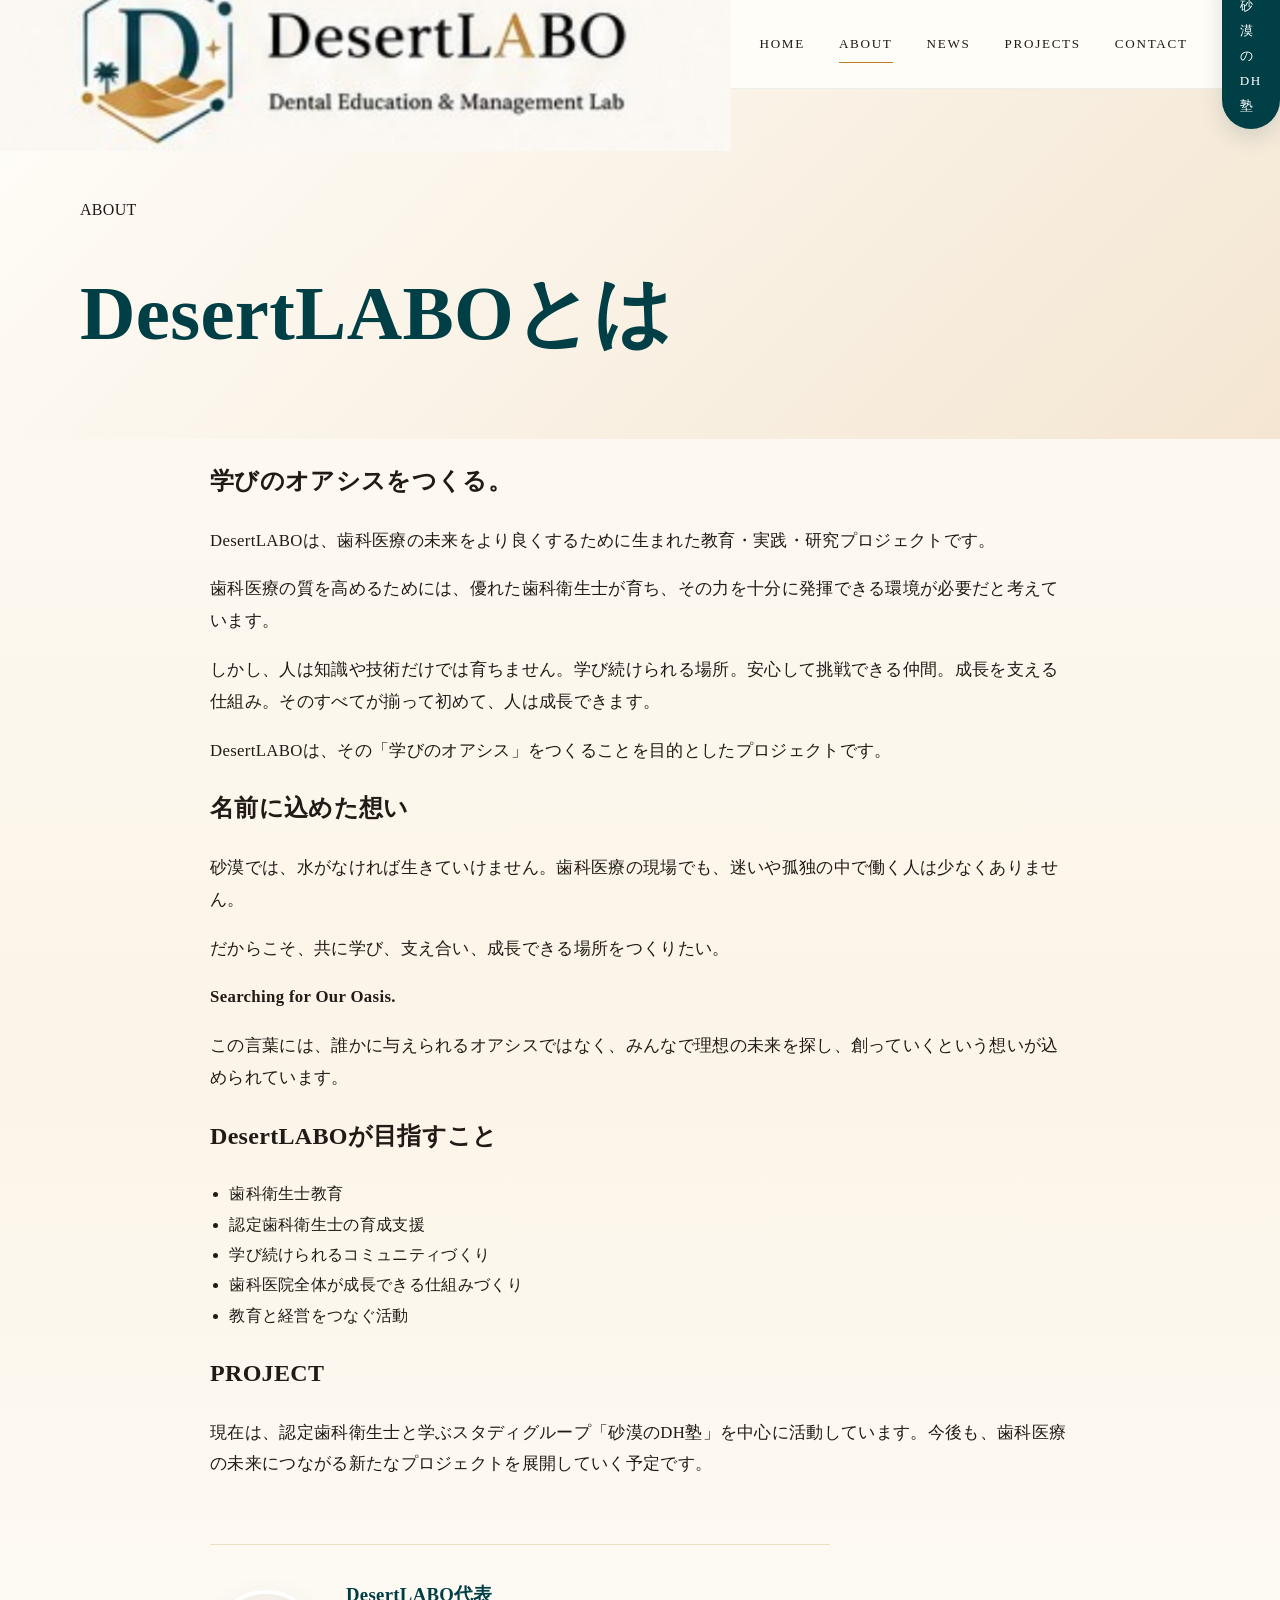
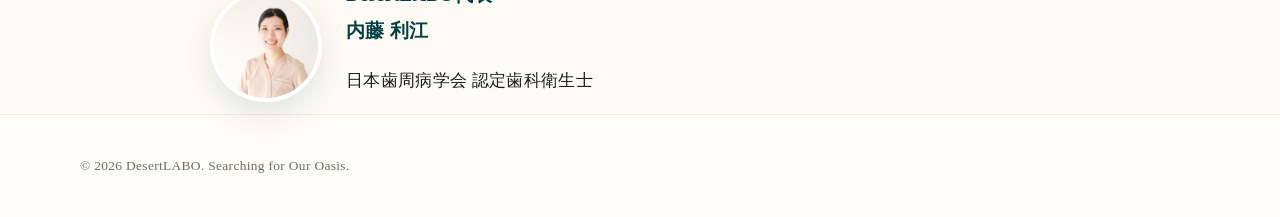
==== about.html @ f5007af3 "Add files via upload" ====
<!DOCTYPE html><html lang="ja"><head><meta charset="UTF-8"><meta name="viewport" content="width=device-width, initial-scale=1.0"><title>ABOUT | DesertLABO</title><link rel="stylesheet" href="css/style.css"></head><body><header class="site-header"><div class="header-inner"><a class="header-logo" href="index.html"><img src="images/desertlabo-logo.png" alt="DesertLABO"></a><nav class="nav"><a class="" href="index.html">HOME</a><a class="active" href="about.html">ABOUT</a><a class="" href="news.html">NEWS</a><a class="" href="projects.html">PROJECTS</a><a class="" href="contact.html">CONTACT</a><a class="insta-pill" href="https://www.instagram.com/sabaku_dh_juku" target="_blank" rel="noopener"><span>◎</span> 砂漠のDH塾</a></nav></div></header><main><section class="page-hero"><div class="container"><p class="section-label">ABOUT</p><h1>DesertLABOとは</h1></div></section><section class="page-content"><div class="container story"><h2>学びのオアシスをつくる。</h2><p>DesertLABOは、歯科医療の未来をより良くするために生まれた教育・実践・研究プロジェクトです。</p><p>歯科医療の質を高めるためには、優れた歯科衛生士が育ち、その力を十分に発揮できる環境が必要だと考えています。</p><p>しかし、人は知識や技術だけでは育ちません。学び続けられる場所。安心して挑戦できる仲間。成長を支える仕組み。そのすべてが揃って初めて、人は成長できます。</p><p>DesertLABOは、その「学びのオアシス」をつくることを目的としたプロジェクトです。</p><h2>名前に込めた想い</h2><p>砂漠では、水がなければ生きていけません。歯科医療の現場でも、迷いや孤独の中で働く人は少なくありません。</p><p>だからこそ、共に学び、支え合い、成長できる場所をつくりたい。</p><p><strong>Searching for Our Oasis.</strong></p><p>この言葉には、誰かに与えられるオアシスではなく、みんなで理想の未来を探し、創っていくという想いが込められています。</p><h2>DesertLABOが目指すこと</h2><ul class="list"><li>歯科衛生士教育</li><li>認定歯科衛生士の育成支援</li><li>学び続けられるコミュニティづくり</li><li>歯科医院全体が成長できる仕組みづくり</li><li>教育と経営をつなぐ活動</li></ul><h2>PROJECT</h2><p>現在は、認定歯科衛生士と学ぶスタディグループ「砂漠のDH塾」を中心に活動しています。今後も、歯科医療の未来につながる新たなプロジェクトを展開していく予定です。</p><div class="profile-mini"><img src="images/profile.jpg" alt="内藤 利江"><div><h3>DesertLABO代表<br>内藤 利江</h3><p>日本歯周病学会 認定歯科衛生士</p></div></div></div></section></main><footer class="footer"><div class="container">© 2026 DesertLABO. Searching for Our Oasis.</div></footer></body></html>
---- css/style.css ----
:root{
  --teal:#003f45; --teal2:#005862; --gold:#bd7a20; --sand:#efe1cc; --cream:#fbf7ef; --ivory:#fffdf8; --ink:#211a17; --muted:#766a5d; --line:rgba(189,122,32,.22);
  --max:1120px;
}
*{box-sizing:border-box} html{scroll-behavior:smooth} body{margin:0;font-family:"Hiragino Mincho ProN","Yu Mincho",YuMincho,"Noto Serif JP",serif;color:var(--ink);background:linear-gradient(180deg,#fffdf8 0%,#fbf4e8 58%,#fffdf8 100%);line-height:1.9;letter-spacing:.02em} 
a{color:inherit;text-decoration:none} img{max-width:100%;display:block}.container{width:min(var(--max),calc(100% - 40px));margin-inline:auto}.site-header{position:sticky;top:0;z-index:20;background:rgba(255,253,248,.94);backdrop-filter:blur(14px);border-bottom:1px solid rgba(0,63,69,.08)}.header-inner{height:88px;display:flex;align-items:center;justify-content:space-between;gap:28px}.brand{display:flex;align-items:center;gap:14px}.brand img{width:260px;height:auto}.nav{display:flex;align-items:center;gap:34px;font-size:.82rem;letter-spacing:.13em}.nav a{position:relative}.nav a::after{content:"";position:absolute;left:0;right:0;bottom:-7px;height:1px;background:var(--gold);transform:scaleX(0);transition:.25s}.nav a:hover::after,.nav a.active::after{transform:scaleX(1)}.insta-pill{background:var(--teal);color:white;border-radius:999px;padding:10px 18px;box-shadow:0 8px 22px rgba(0,63,69,.15)}.hero{position:relative;min-height:660px;display:grid;align-items:center;overflow:hidden;background:linear-gradient(90deg,rgba(255,253,248,.96) 0%,rgba(255,253,248,.88) 42%,rgba(255,253,248,.58) 100%),url('../images/hero-source.jpg') center/cover no-repeat}.hero::after{content:"";position:absolute;left:0;right:0;bottom:0;height:160px;background:linear-gradient(0deg,var(--cream),rgba(251,247,239,0));pointer-events:none}.hero-content{position:relative;z-index:1;padding:92px 0}.hero-logo{width:min(720px,90vw);margin-bottom:28px}.eyebrow{color:var(--gold);font-size:.82rem;letter-spacing:.24em;text-transform:uppercase}.hero h1{font-size:clamp(2.15rem,6vw,5.4rem);line-height:1.08;color:var(--teal);font-weight:500;margin:0 0 22px}.hero h1 .gold{color:var(--gold)}.hero-copy{font-size:clamp(1.16rem,2.5vw,1.9rem);color:#4b2e18;line-height:1.7;margin:0 0 18px}.hero-sub{font-size:1rem;color:var(--muted);max-width:650px}.button-row{display:flex;gap:14px;flex-wrap:wrap;margin-top:34px}.btn{display:inline-flex;align-items:center;gap:10px;border:1px solid var(--gold);color:var(--teal);border-radius:999px;padding:12px 22px;background:rgba(255,253,248,.75)}.btn.primary{background:var(--teal);color:white;border-color:var(--teal)}.section{padding:86px 0;border-top:1px solid rgba(189,122,32,.08)}.section-title{display:flex;align-items:center;gap:20px;margin-bottom:32px}.section-title .en{color:var(--gold);letter-spacing:.18em;font-size:.84rem}.section-title::after{content:"";height:1px;background:var(--line);flex:1}.lead{font-size:clamp(1.6rem,3.3vw,2.6rem);line-height:1.55;color:var(--teal);margin:0 0 28px}.two-col{display:grid;grid-template-columns:1fr 1fr;gap:56px;align-items:center}.concept-grid{display:grid;grid-template-columns:repeat(5,1fr);gap:18px;margin-top:36px}.concept-card{background:rgba(255,255,255,.68);border:1px solid rgba(189,122,32,.15);border-radius:22px;padding:26px 20px;min-height:180px;box-shadow:0 16px 42px rgba(0,63,69,.05)}.concept-card .icon{font-size:2rem;color:var(--gold);margin-bottom:12px}.concept-card h3{margin:0 0 8px;color:var(--teal);font-size:1.05rem}.concept-card p{font-size:.9rem;color:var(--muted);margin:0}.cards{display:grid;grid-template-columns:repeat(3,1fr);gap:22px}.news-card,.project-card,.history-card{background:rgba(255,255,255,.78);border:1px solid rgba(189,122,32,.14);border-radius:24px;padding:28px;box-shadow:0 18px 46px rgba(0,63,69,.06)}.news-card .label{font-size:.75rem;color:var(--gold);letter-spacing:.16em}.news-card h3{color:var(--teal);font-size:1.25rem;margin:8px 0}.project-wrap{display:grid;grid-template-columns:.85fr 1.15fr;gap:46px;align-items:center}.project-logo-card{background:white;border-radius:32px;border:1px solid rgba(189,122,32,.15);padding:36px;display:flex;justify-content:center;box-shadow:0 20px 56px rgba(0,63,69,.07)}.project-logo-card img{max-width:360px;border-radius:999px}.small-note{font-size:.92rem;color:var(--muted)}.history-list{display:grid;grid-template-columns:repeat(2,1fr);gap:18px}.date{font-size:2rem;color:var(--gold);line-height:1}.about-short{background:linear-gradient(135deg,rgba(0,63,69,.06),rgba(189,122,32,.08));border-radius:36px;padding:42px}.contact-grid{display:grid;grid-template-columns:1fr 1fr;gap:22px}.contact-item{background:white;border:1px solid rgba(189,122,32,.15);border-radius:24px;padding:26px}.footer{padding:38px 0;color:var(--muted);border-top:1px solid rgba(189,122,32,.14);font-size:.84rem}.footer-inner{display:flex;justify-content:space-between;gap:20px;flex-wrap:wrap}.page-hero{padding:90px 0 52px;background:linear-gradient(135deg,#fffdf8,#f4e6d2)}.page-hero h1{font-size:clamp(2.4rem,6vw,4.8rem);color:var(--teal);margin:0}.story{max-width:860px;margin:auto}.story p{font-size:1.05rem}.list{padding-left:1.2em}.profile-mini{margin-top:64px;border-top:1px solid var(--line);padding-top:32px;display:flex;gap:24px;align-items:center;max-width:620px}.profile-mini img{width:112px;height:112px;border-radius:50%;object-fit:cover;object-position:center 26%;border:4px solid #fff;box-shadow:0 12px 30px rgba(0,63,69,.12)}.profile-mini h3{margin:0;color:var(--teal)}.coming{font-size:1.8rem;color:var(--teal);letter-spacing:.08em}.mobile-break{display:none}
@media (max-width: 860px){.container{width:min(100% - 26px,var(--max))}.header-inner{height:auto;min-height:74px;align-items:flex-start;padding:14px 0;flex-direction:column;gap:8px}.brand img{width:210px}.nav{width:100%;overflow:auto;gap:20px;padding-bottom:8px;font-size:.75rem}.insta-pill{padding:8px 13px;white-space:nowrap}.hero{min-height:560px;background-position:center top}.hero-content{padding:68px 0 76px}.hero-logo{width:92vw;max-width:520px}.hero-copy{font-size:1.25rem}.section{padding:62px 0}.two-col,.project-wrap,.contact-grid{grid-template-columns:1fr;gap:28px}.concept-grid{grid-template-columns:1fr 1fr}.cards,.history-list{grid-template-columns:1fr}.lead{font-size:1.7rem}.profile-mini{align-items:flex-start}.profile-mini img{width:84px;height:84px}.mobile-break{display:block}}
@media (max-width: 520px){.hero-logo{width:100%;}.hero-copy{font-size:1.14rem}.concept-grid{grid-template-columns:1fr}.section-title{gap:12px}.project-logo-card{padding:22px}.project-logo-card img{max-width:280px}.footer-inner{display:block}.profile-mini{gap:16px}.brand img{width:190px}.btn{width:100%;justify-content:center}}
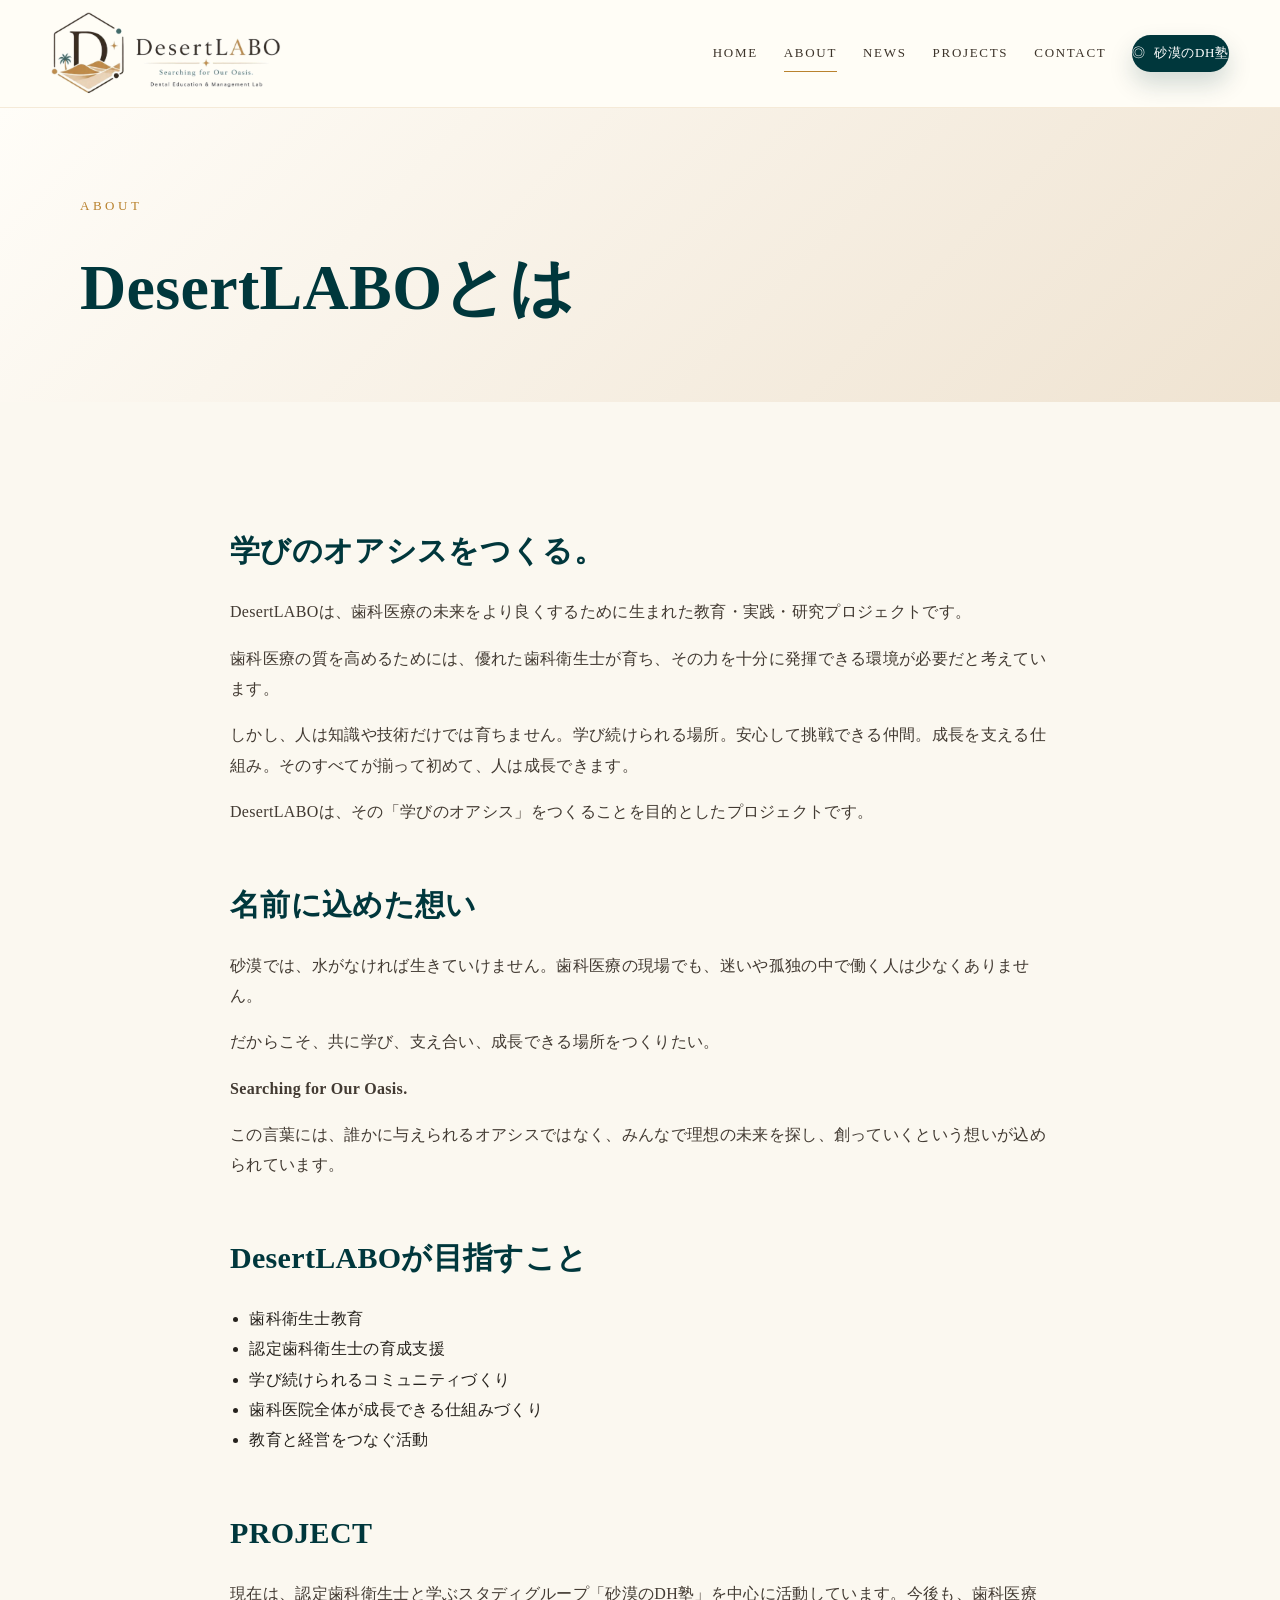
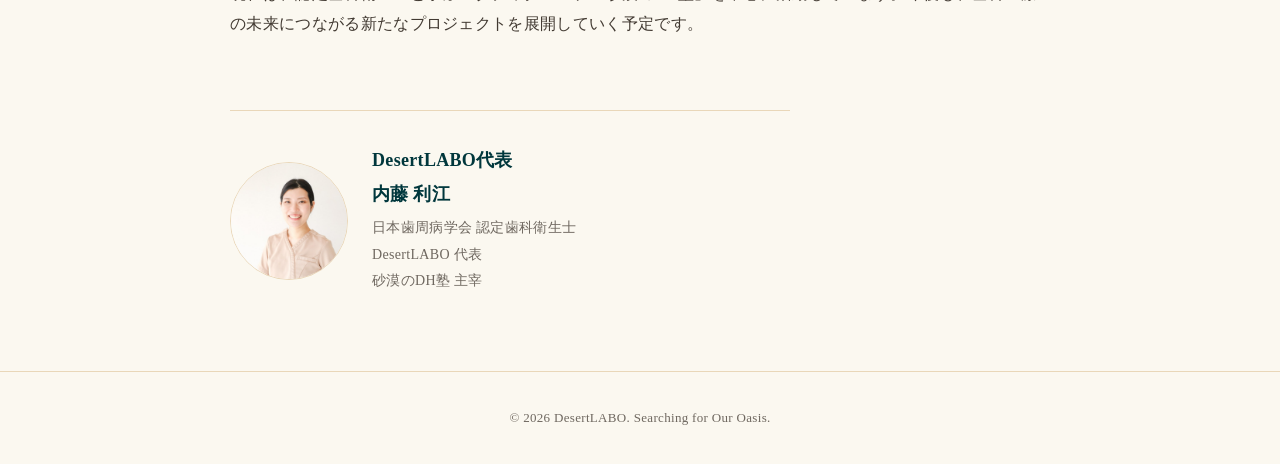
==== commit 3b78211a: "Update about.html" ====
--- a/about.html
+++ b/about.html
@@ -1 +1,3 @@
-<!DOCTYPE html><html lang="ja"><head><meta charset="UTF-8"><meta name="viewport" content="width=device-width, initial-scale=1.0"><title>ABOUT | DesertLABO</title><link rel="stylesheet" href="css/style.css"></head><body><header class="site-header"><div class="header-inner"><a class="header-logo" href="index.html"><img src="images/desertlabo-logo.png" alt="DesertLABO"></a><nav class="nav"><a class="" href="index.html">HOME</a><a class="active" href="about.html">ABOUT</a><a class="" href="news.html">NEWS</a><a class="" href="projects.html">PROJECTS</a><a class="" href="contact.html">CONTACT</a><a class="insta-pill" href="https://www.instagram.com/sabaku_dh_juku" target="_blank" rel="noopener"><span>◎</span> 砂漠のDH塾</a></nav></div></header><main><section class="page-hero"><div class="container"><p class="section-label">ABOUT</p><h1>DesertLABOとは</h1></div></section><section class="page-content"><div class="container story"><h2>学びのオアシスをつくる。</h2><p>DesertLABOは、歯科医療の未来をより良くするために生まれた教育・実践・研究プロジェクトです。</p><p>歯科医療の質を高めるためには、優れた歯科衛生士が育ち、その力を十分に発揮できる環境が必要だと考えています。</p><p>しかし、人は知識や技術だけでは育ちません。学び続けられる場所。安心して挑戦できる仲間。成長を支える仕組み。そのすべてが揃って初めて、人は成長できます。</p><p>DesertLABOは、その「学びのオアシス」をつくることを目的としたプロジェクトです。</p><h2>名前に込めた想い</h2><p>砂漠では、水がなければ生きていけません。歯科医療の現場でも、迷いや孤独の中で働く人は少なくありません。</p><p>だからこそ、共に学び、支え合い、成長できる場所をつくりたい。</p><p><strong>Searching for Our Oasis.</strong></p><p>この言葉には、誰かに与えられるオアシスではなく、みんなで理想の未来を探し、創っていくという想いが込められています。</p><h2>DesertLABOが目指すこと</h2><ul class="list"><li>歯科衛生士教育</li><li>認定歯科衛生士の育成支援</li><li>学び続けられるコミュニティづくり</li><li>歯科医院全体が成長できる仕組みづくり</li><li>教育と経営をつなぐ活動</li></ul><h2>PROJECT</h2><p>現在は、認定歯科衛生士と学ぶスタディグループ「砂漠のDH塾」を中心に活動しています。今後も、歯科医療の未来につながる新たなプロジェクトを展開していく予定です。</p><div class="profile-mini"><img src="images/profile.jpg" alt="内藤 利江"><div><h3>DesertLABO代表<br>内藤 利江</h3><p>日本歯周病学会 認定歯科衛生士</p></div></div></div></section></main><footer class="footer"><div class="container">© 2026 DesertLABO. Searching for Our Oasis.</div></footer></body></html>+<!DOCTYPE html><html lang="ja"><head><meta charset="UTF-8"><meta name="viewport" content="width=device-width, initial-scale=1.0"><title>ABOUT | DesertLABO</title><link rel="stylesheet" href="css/style.css"></head><body><header class="site-header"><div class="header-inner"><a class="header-logo" href="index.html"><img src="images/desertlabo-logo.png" alt="DesertLABO"></a><nav class="nav"><a class="" href="index.html">HOME</a><a class="active" href="about.html">ABOUT</a><a class="" href="news.html">NEWS</a><a class="" href="projects.html">PROJECTS</a><a class="" href="contact.html">CONTACT</a><a class="insta-pill" href="https://www.instagram.com/sabaku_dh_juku" target="_blank" rel="noopener"><span>◎</span> 砂漠のDH塾</a></nav></div></header><main><section class="page-hero"><div class="container"><p class="section-label">ABOUT</p><h1>DesertLABOとは</h1></div></section><section class="page-content"><div class="container story"><h2>学びのオアシスをつくる。</h2><p>DesertLABOは、歯科医療の未来をより良くするために生まれた教育・実践・研究プロジェクトです。</p><p>歯科医療の質を高めるためには、優れた歯科衛生士が育ち、その力を十分に発揮できる環境が必要だと考えています。</p><p>しかし、人は知識や技術だけでは育ちません。学び続けられる場所。安心して挑戦できる仲間。成長を支える仕組み。そのすべてが揃って初めて、人は成長できます。</p><p>DesertLABOは、その「学びのオアシス」をつくることを目的としたプロジェクトです。</p><h2>名前に込めた想い</h2><p>砂漠では、水がなければ生きていけません。歯科医療の現場でも、迷いや孤独の中で働く人は少なくありません。</p><p>だからこそ、共に学び、支え合い、成長できる場所をつくりたい。</p><p><strong>Searching for Our Oasis.</strong></p><p>この言葉には、誰かに与えられるオアシスではなく、みんなで理想の未来を探し、創っていくという想いが込められています。</p><h2>DesertLABOが目指すこと</h2><ul class="list"><li>歯科衛生士教育</li><li>認定歯科衛生士の育成支援</li><li>学び続けられるコミュニティづくり</li><li>歯科医院全体が成長できる仕組みづくり</li><li>教育と経営をつなぐ活動</li></ul><h2>PROJECT</h2><p>現在は、認定歯科衛生士と学ぶスタディグループ「砂漠のDH塾」を中心に活動しています。今後も、歯科医療の未来につながる新たなプロジェクトを展開していく予定です。</p><div class="profile-mini"><img src="images/profile.jpg" alt="内藤 利江"><div><h3>DesertLABO代表<br>内藤 利江</h3><p>日本歯周病学会 認定歯科衛生士<br>
+DesertLABO 代表<br>
+砂漠のDH塾 主宰</p></div></div></div></section></main><footer class="footer"><div class="container">© 2026 DesertLABO. Searching for Our Oasis.</div></footer></body></html>
--- a/css/style.css
+++ b/css/style.css
@@ -1,9 +1,37 @@
 
 :root{
-  --teal:#003f45; --teal2:#005862; --gold:#bd7a20; --sand:#efe1cc; --cream:#fbf7ef; --ivory:#fffdf8; --ink:#211a17; --muted:#766a5d; --line:rgba(189,122,32,.22);
-  --max:1120px;
+  --teal:#004a50;
+  --teal-dark:#00373c;
+  --gold:#b9822e;
+  --sand:#efe3d1;
+  --ivory:#fbf8f0;
+  --cream:#fffdf7;
+  --ink:#26221d;
+  --muted:#6f6860;
+  --line:rgba(185,130,46,.28);
+  --shadow:0 22px 60px rgba(0,45,50,.11);
 }
-*{box-sizing:border-box} html{scroll-behavior:smooth} body{margin:0;font-family:"Hiragino Mincho ProN","Yu Mincho",YuMincho,"Noto Serif JP",serif;color:var(--ink);background:linear-gradient(180deg,#fffdf8 0%,#fbf4e8 58%,#fffdf8 100%);line-height:1.9;letter-spacing:.02em} 
-a{color:inherit;text-decoration:none} img{max-width:100%;display:block}.container{width:min(var(--max),calc(100% - 40px));margin-inline:auto}.site-header{position:sticky;top:0;z-index:20;background:rgba(255,253,248,.94);backdrop-filter:blur(14px);border-bottom:1px solid rgba(0,63,69,.08)}.header-inner{height:88px;display:flex;align-items:center;justify-content:space-between;gap:28px}.brand{display:flex;align-items:center;gap:14px}.brand img{width:260px;height:auto}.nav{display:flex;align-items:center;gap:34px;font-size:.82rem;letter-spacing:.13em}.nav a{position:relative}.nav a::after{content:"";position:absolute;left:0;right:0;bottom:-7px;height:1px;background:var(--gold);transform:scaleX(0);transition:.25s}.nav a:hover::after,.nav a.active::after{transform:scaleX(1)}.insta-pill{background:var(--teal);color:white;border-radius:999px;padding:10px 18px;box-shadow:0 8px 22px rgba(0,63,69,.15)}.hero{position:relative;min-height:660px;display:grid;align-items:center;overflow:hidden;background:linear-gradient(90deg,rgba(255,253,248,.96) 0%,rgba(255,253,248,.88) 42%,rgba(255,253,248,.58) 100%),url('../images/hero-source.jpg') center/cover no-repeat}.hero::after{content:"";position:absolute;left:0;right:0;bottom:0;height:160px;background:linear-gradient(0deg,var(--cream),rgba(251,247,239,0));pointer-events:none}.hero-content{position:relative;z-index:1;padding:92px 0}.hero-logo{width:min(720px,90vw);margin-bottom:28px}.eyebrow{color:var(--gold);font-size:.82rem;letter-spacing:.24em;text-transform:uppercase}.hero h1{font-size:clamp(2.15rem,6vw,5.4rem);line-height:1.08;color:var(--teal);font-weight:500;margin:0 0 22px}.hero h1 .gold{color:var(--gold)}.hero-copy{font-size:clamp(1.16rem,2.5vw,1.9rem);color:#4b2e18;line-height:1.7;margin:0 0 18px}.hero-sub{font-size:1rem;color:var(--muted);max-width:650px}.button-row{display:flex;gap:14px;flex-wrap:wrap;margin-top:34px}.btn{display:inline-flex;align-items:center;gap:10px;border:1px solid var(--gold);color:var(--teal);border-radius:999px;padding:12px 22px;background:rgba(255,253,248,.75)}.btn.primary{background:var(--teal);color:white;border-color:var(--teal)}.section{padding:86px 0;border-top:1px solid rgba(189,122,32,.08)}.section-title{display:flex;align-items:center;gap:20px;margin-bottom:32px}.section-title .en{color:var(--gold);letter-spacing:.18em;font-size:.84rem}.section-title::after{content:"";height:1px;background:var(--line);flex:1}.lead{font-size:clamp(1.6rem,3.3vw,2.6rem);line-height:1.55;color:var(--teal);margin:0 0 28px}.two-col{display:grid;grid-template-columns:1fr 1fr;gap:56px;align-items:center}.concept-grid{display:grid;grid-template-columns:repeat(5,1fr);gap:18px;margin-top:36px}.concept-card{background:rgba(255,255,255,.68);border:1px solid rgba(189,122,32,.15);border-radius:22px;padding:26px 20px;min-height:180px;box-shadow:0 16px 42px rgba(0,63,69,.05)}.concept-card .icon{font-size:2rem;color:var(--gold);margin-bottom:12px}.concept-card h3{margin:0 0 8px;color:var(--teal);font-size:1.05rem}.concept-card p{font-size:.9rem;color:var(--muted);margin:0}.cards{display:grid;grid-template-columns:repeat(3,1fr);gap:22px}.news-card,.project-card,.history-card{background:rgba(255,255,255,.78);border:1px solid rgba(189,122,32,.14);border-radius:24px;padding:28px;box-shadow:0 18px 46px rgba(0,63,69,.06)}.news-card .label{font-size:.75rem;color:var(--gold);letter-spacing:.16em}.news-card h3{color:var(--teal);font-size:1.25rem;margin:8px 0}.project-wrap{display:grid;grid-template-columns:.85fr 1.15fr;gap:46px;align-items:center}.project-logo-card{background:white;border-radius:32px;border:1px solid rgba(189,122,32,.15);padding:36px;display:flex;justify-content:center;box-shadow:0 20px 56px rgba(0,63,69,.07)}.project-logo-card img{max-width:360px;border-radius:999px}.small-note{font-size:.92rem;color:var(--muted)}.history-list{display:grid;grid-template-columns:repeat(2,1fr);gap:18px}.date{font-size:2rem;color:var(--gold);line-height:1}.about-short{background:linear-gradient(135deg,rgba(0,63,69,.06),rgba(189,122,32,.08));border-radius:36px;padding:42px}.contact-grid{display:grid;grid-template-columns:1fr 1fr;gap:22px}.contact-item{background:white;border:1px solid rgba(189,122,32,.15);border-radius:24px;padding:26px}.footer{padding:38px 0;color:var(--muted);border-top:1px solid rgba(189,122,32,.14);font-size:.84rem}.footer-inner{display:flex;justify-content:space-between;gap:20px;flex-wrap:wrap}.page-hero{padding:90px 0 52px;background:linear-gradient(135deg,#fffdf8,#f4e6d2)}.page-hero h1{font-size:clamp(2.4rem,6vw,4.8rem);color:var(--teal);margin:0}.story{max-width:860px;margin:auto}.story p{font-size:1.05rem}.list{padding-left:1.2em}.profile-mini{margin-top:64px;border-top:1px solid var(--line);padding-top:32px;display:flex;gap:24px;align-items:center;max-width:620px}.profile-mini img{width:112px;height:112px;border-radius:50%;object-fit:cover;object-position:center 26%;border:4px solid #fff;box-shadow:0 12px 30px rgba(0,63,69,.12)}.profile-mini h3{margin:0;color:var(--teal)}.coming{font-size:1.8rem;color:var(--teal);letter-spacing:.08em}.mobile-break{display:none}
-@media (max-width: 860px){.container{width:min(100% - 26px,var(--max))}.header-inner{height:auto;min-height:74px;align-items:flex-start;padding:14px 0;flex-direction:column;gap:8px}.brand img{width:210px}.nav{width:100%;overflow:auto;gap:20px;padding-bottom:8px;font-size:.75rem}.insta-pill{padding:8px 13px;white-space:nowrap}.hero{min-height:560px;background-position:center top}.hero-content{padding:68px 0 76px}.hero-logo{width:92vw;max-width:520px}.hero-copy{font-size:1.25rem}.section{padding:62px 0}.two-col,.project-wrap,.contact-grid{grid-template-columns:1fr;gap:28px}.concept-grid{grid-template-columns:1fr 1fr}.cards,.history-list{grid-template-columns:1fr}.lead{font-size:1.7rem}.profile-mini{align-items:flex-start}.profile-mini img{width:84px;height:84px}.mobile-break{display:block}}
-@media (max-width: 520px){.hero-logo{width:100%;}.hero-copy{font-size:1.14rem}.concept-grid{grid-template-columns:1fr}.section-title{gap:12px}.project-logo-card{padding:22px}.project-logo-card img{max-width:280px}.footer-inner{display:block}.profile-mini{gap:16px}.brand img{width:190px}.btn{width:100%;justify-content:center}}
+*{box-sizing:border-box}
+html{scroll-behavior:smooth}
+body{margin:0;background:var(--ivory);color:var(--ink);font-family:"Hiragino Mincho ProN","Yu Mincho",YuMincho,"Noto Serif JP",serif;line-height:1.9;letter-spacing:.02em;overflow-x:hidden}
+a{color:inherit;text-decoration:none}
+img{max-width:100%;display:block}
+.site-header{position:sticky;top:0;z-index:30;background:rgba(255,253,247,.9);backdrop-filter:blur(16px);border-bottom:1px solid rgba(185,130,46,.15)}
+.header-inner{width:min(1180px,92vw);margin:auto;display:flex;align-items:center;justify-content:space-between;gap:24px;padding:12px 0}
+.header-logo img{width:230px;height:auto}
+.nav{display:flex;align-items:center;gap:26px;font-size:13px;letter-spacing:.13em;text-transform:uppercase;color:#3c3329}
+.nav a{position:relative;padding:6px 0}.nav a::after{content:"";position:absolute;left:0;bottom:0;width:0;height:1px;background:var(--gold);transition:.25s}.nav a:hover::after,.nav a.active::after{width:100%}
+.insta-pill{display:inline-flex;align-items:center;gap:8px;background:var(--teal-dark);color:white;border-radius:999px;padding:9px 16px;box-shadow:0 12px 24px rgba(0,55,60,.18);font-size:13px;letter-spacing:.05em}.insta-pill span{font-family:Arial,sans-serif}
+.hero{position:relative;min-height:82vh;display:grid;place-items:center;overflow:hidden;background:var(--sand)}
+.hero::before{content:"";position:absolute;inset:0;background:url('../images/hero-seminar.jpg') center/cover no-repeat;filter:saturate(.82) contrast(.96);transform:scale(1.02)}
+.hero::after{content:"";position:absolute;inset:0;background:linear-gradient(90deg,rgba(251,248,240,.97) 0%,rgba(251,248,240,.88) 31%,rgba(251,248,240,.58) 55%,rgba(251,248,240,.42) 100%),linear-gradient(0deg,rgba(239,227,209,.92) 0%,rgba(239,227,209,0) 28%,rgba(255,253,247,.68) 100%)}
+.hero-glow{position:absolute;width:720px;height:420px;border-radius:50%;background:radial-gradient(circle,rgba(255,255,255,.96) 0%,rgba(255,255,255,.82) 45%,rgba(255,255,255,0) 75%);filter:blur(6px);left:8%;top:15%;z-index:1}
+.hero-content{position:relative;z-index:2;width:min(1080px,92vw);padding:72px 0 64px;display:grid;grid-template-columns:minmax(300px,620px) 1fr;align-items:center;gap:40px}
+.hero-copy{max-width:640px;text-align:left}.hero-logo{width:min(560px,88vw);margin:0 0 22px -8px;filter:drop-shadow(0 16px 26px rgba(0,55,60,.10))}.eyebrow{color:var(--gold);font-size:13px;letter-spacing:.28em;text-transform:uppercase;margin:0 0 10px}.hero h1{font-size:clamp(30px,4vw,58px);line-height:1.35;margin:0;color:#3e2b14;text-shadow:0 2px 12px rgba(255,255,255,.65);letter-spacing:.09em}.hero-lead{margin:18px 0 30px;color:#40382f;font-size:clamp(15px,1.35vw,18px)}.hero-actions{display:flex;gap:14px;flex-wrap:wrap}.btn{display:inline-flex;align-items:center;justify-content:center;gap:8px;border-radius:999px;padding:12px 22px;font-size:14px;letter-spacing:.08em;border:1px solid var(--gold);color:var(--teal-dark);background:rgba(255,253,247,.72);box-shadow:0 10px 24px rgba(185,130,46,.11)}.btn.primary{background:var(--teal-dark);color:white;border-color:var(--teal-dark)}
+.section{padding:96px 0}.section.alt{background:#fffdf8}.container{width:min(1120px,90vw);margin:auto}.section-head{display:flex;align-items:end;justify-content:space-between;gap:30px;margin-bottom:36px}.section-label{font-size:13px;letter-spacing:.27em;color:var(--gold);text-transform:uppercase;margin:0 0 8px}.section-title{font-size:clamp(26px,3.2vw,42px);line-height:1.5;margin:0;color:var(--teal-dark);font-weight:600}.section-text{color:var(--muted);max-width:620px;margin:0}.concept-grid{display:grid;grid-template-columns:repeat(5,1fr);gap:16px}.concept-card{background:rgba(255,253,247,.78);border:1px solid var(--line);border-radius:24px;padding:28px 22px;box-shadow:var(--shadow);min-height:225px}.concept-icon{font-size:28px;color:var(--gold);margin-bottom:18px;height:34px;line-height:1}.concept-card h3{margin:0 0 12px;font-size:20px;color:var(--teal-dark);line-height:1.5}.concept-card p{margin:0;color:#5f574e;font-size:14px;line-height:1.9}.news-grid{display:grid;grid-template-columns:repeat(3,1fr);gap:20px}.news-card{border:1px solid var(--line);border-radius:24px;background:white;padding:26px;box-shadow:var(--shadow)}.news-meta{font-size:12px;letter-spacing:.18em;color:var(--gold);text-transform:uppercase}.news-card h3{font-size:20px;color:var(--teal-dark);margin:14px 0 10px}.news-card p{font-size:14px;color:var(--muted);margin:0}.project-card{display:grid;grid-template-columns:260px 1fr;gap:34px;align-items:center;background:linear-gradient(135deg,#fff 0%,#fbf5ea 100%);border:1px solid var(--line);border-radius:34px;padding:34px;box-shadow:var(--shadow)}.project-logo{width:220px;margin:auto;filter:drop-shadow(0 18px 26px rgba(185,130,46,.16))}.project-card h3{font-size:30px;color:var(--teal-dark);margin:0 0 8px}.project-card p{color:var(--muted);margin:0 0 14px}.tagline{color:var(--gold);font-size:13px;letter-spacing:.12em;text-transform:uppercase}.timeline{display:grid;gap:18px;border-left:1px solid var(--line);padding-left:28px}.timeline-item{position:relative;background:white;border:1px solid var(--line);border-radius:20px;padding:20px 24px;box-shadow:0 14px 34px rgba(0,45,50,.06)}.timeline-item::before{content:"";position:absolute;left:-35px;top:27px;width:13px;height:13px;border-radius:50%;background:var(--gold);box-shadow:0 0 0 8px rgba(185,130,46,.12)}.timeline-date{font-size:16px;color:var(--gold);letter-spacing:.12em}.timeline-item h3{margin:6px 0 0;color:var(--teal-dark);font-size:20px}.about-brief{display:grid;grid-template-columns:1fr 320px;gap:50px;align-items:center}.oasis-mark{height:260px;border-radius:32px;background:radial-gradient(circle at 52% 42%,rgba(255,255,255,.95),rgba(255,255,255,.1) 44%,transparent 60%),linear-gradient(135deg,rgba(0,74,80,.92),rgba(185,130,46,.72));display:grid;place-items:center;color:white;font-size:72px;box-shadow:var(--shadow)}
+.contact-grid{display:grid;grid-template-columns:1fr 1fr;gap:20px}.contact-card{background:white;border:1px solid var(--line);border-radius:24px;padding:28px;box-shadow:var(--shadow)}.contact-card strong{color:var(--teal-dark)}.footer{padding:34px 0;border-top:1px solid var(--line);color:var(--muted);font-size:13px;text-align:center}
+.page-hero{padding:86px 0 54px;background:linear-gradient(135deg,#fffdf8,#efe3d1)}.page-hero h1{font-size:clamp(34px,5vw,64px);color:var(--teal-dark);margin:0}.page-content{padding:72px 0}.story{max-width:820px;margin:auto}.story h2{color:var(--teal-dark);font-size:30px;margin:48px 0 18px}.story p{font-size:16px;color:#423a32}.list{padding-left:1.2em}.profile-mini{margin-top:70px;border-top:1px solid var(--line);padding-top:32px;display:flex;gap:24px;align-items:center;max-width:560px}.profile-mini img{width:118px;height:118px;border-radius:50%;object-fit:cover;border:1px solid var(--line)}.profile-mini h3{margin:0;color:var(--teal-dark);font-size:18px}.profile-mini p{margin:4px 0;color:var(--muted);font-size:14px}.project-list{display:grid;gap:22px}.other-card{padding:34px;border:1px dashed var(--line);border-radius:24px;background:rgba(255,253,247,.7);color:var(--muted)}
+.edit-note{background:#fff;border-left:4px solid var(--gold);padding:18px 22px;margin:28px 0;color:var(--muted);font-size:14px;border-radius:12px}
+@media (max-width: 900px){
+ .header-inner{padding:10px 0;align-items:flex-start}.header-logo img{width:160px}.nav{gap:13px;font-size:11px;overflow-x:auto;padding-bottom:4px;max-width:100%}.insta-pill{display:none}.hero{min-height:auto}.hero::before{background-position:center center}.hero::after{background:linear-gradient(180deg,rgba(251,248,240,.96) 0%,rgba(251,248,240,.86) 42%,rgba(251,248,240,.55) 100%)}.hero-glow{width:115vw;height:360px;left:-8vw;top:8%;filter:blur(5px)}.hero-content{display:block;padding:78px 0 96px;text-align:center}.hero-copy{text-align:center;margin:auto}.hero-logo{width:min(330px,78vw);margin:0 auto 20px}.eyebrow{font-size:11px;letter-spacing:.22em}.hero h1{font-size:clamp(27px,8vw,38px);line-height:1.55;letter-spacing:.05em;max-width:350px;margin:0 auto;text-shadow:0 2px 14px rgba(255,255,255,.95)}.hero-lead{font-size:14px;max-width:330px;margin:14px auto 24px}.hero-actions{justify-content:center}.btn{padding:11px 18px;font-size:13px}.section{padding:64px 0}.section-head{display:block;margin-bottom:26px}.section-title{font-size:28px}.section-text{font-size:14px;margin-top:12px}.concept-grid{grid-template-columns:1fr;gap:14px}.concept-card{min-height:0;padding:22px 20px;border-radius:20px}.concept-card h3{font-size:19px}.concept-icon{font-size:25px;margin-bottom:12px}.news-grid{grid-template-columns:1fr}.project-card{grid-template-columns:1fr;padding:26px 20px;text-align:center;border-radius:26px}.project-logo{width:170px}.project-card h3{font-size:25px}.about-brief{grid-template-columns:1fr}.oasis-mark{height:180px;font-size:54px}.contact-grid{grid-template-columns:1fr}.profile-mini{align-items:flex-start}.profile-mini img{width:86px;height:86px}.timeline{padding-left:22px}.timeline-item::before{left:-29px}.header-inner{display:block}.nav{margin-top:8px}.page-hero{padding:58px 0 40px}.page-content{padding:52px 0}.story h2{font-size:25px}.story p{font-size:15px}.contact-card{padding:22px}
+}
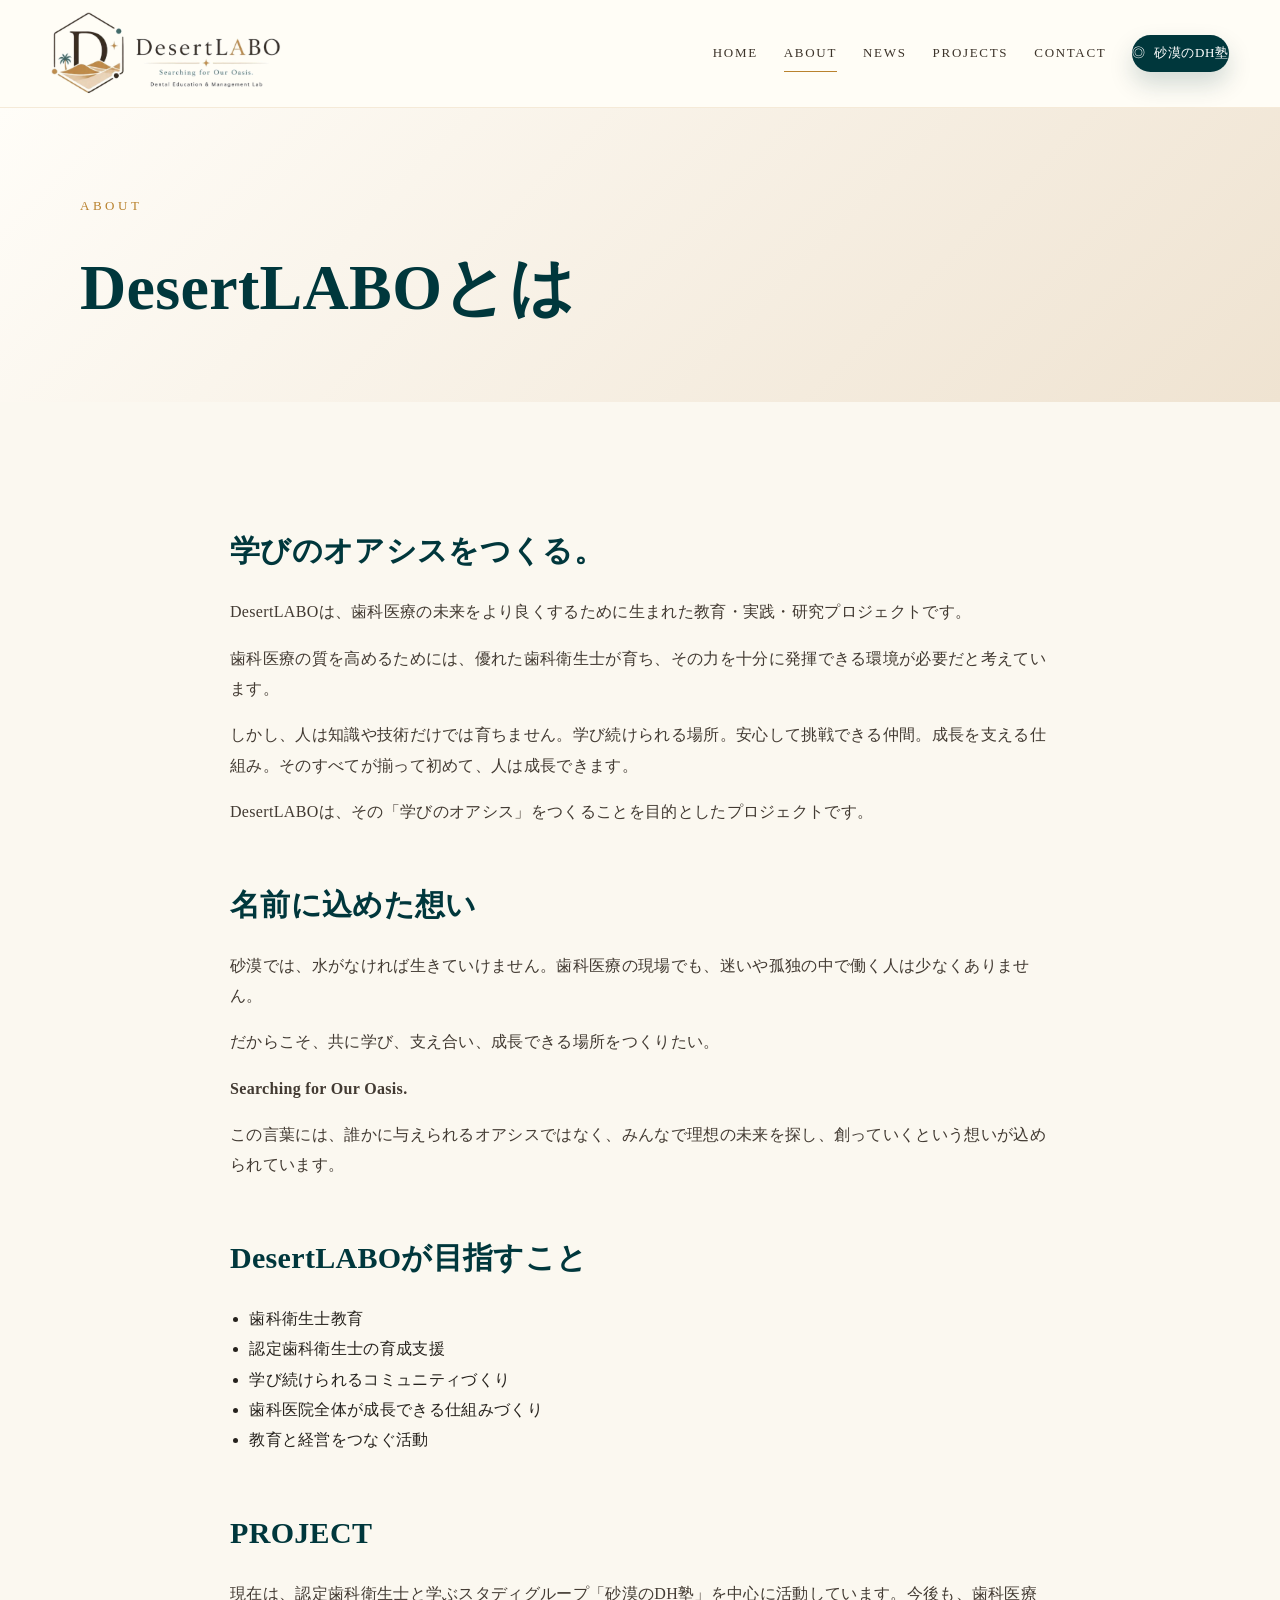
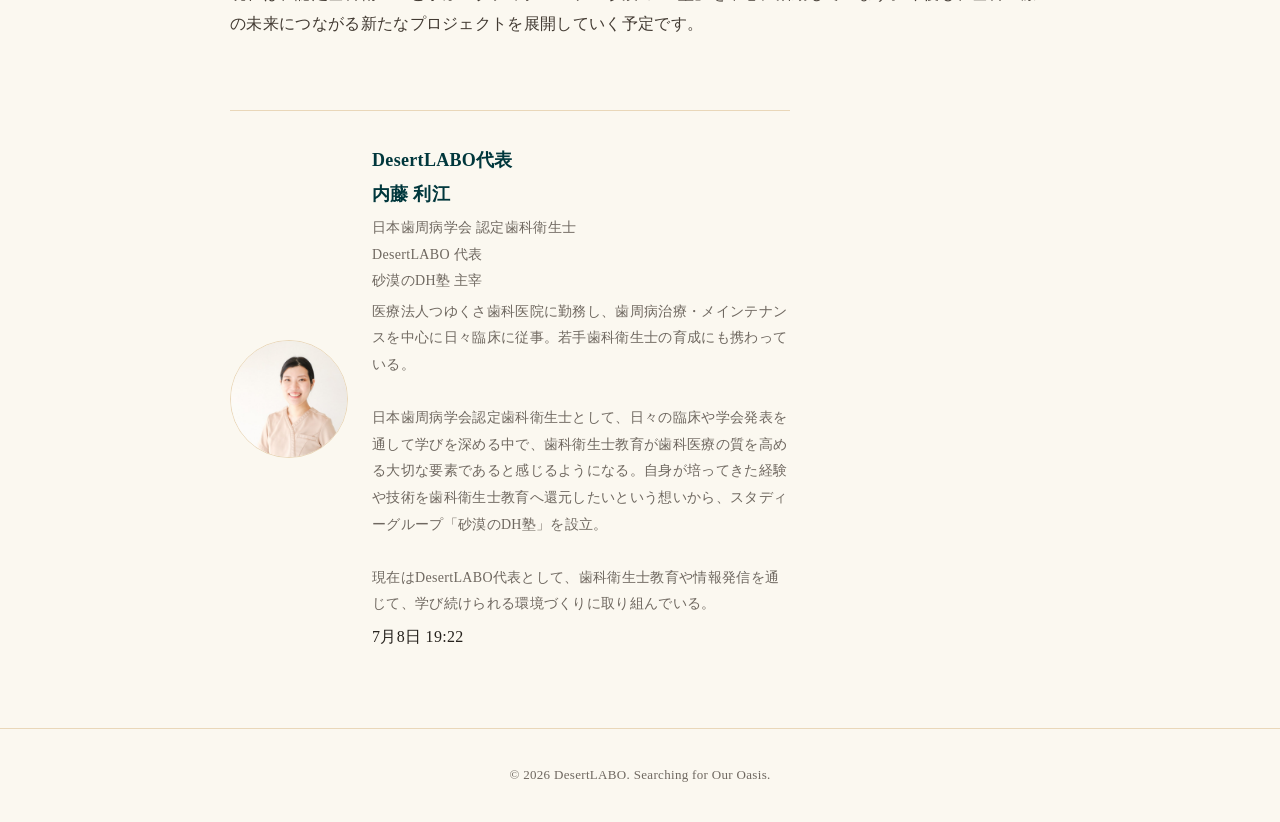
==== commit e9456d76: "Update about.html" ====
--- a/about.html
+++ b/about.html
@@ -1,3 +1,11 @@
 <!DOCTYPE html><html lang="ja"><head><meta charset="UTF-8"><meta name="viewport" content="width=device-width, initial-scale=1.0"><title>ABOUT | DesertLABO</title><link rel="stylesheet" href="css/style.css"></head><body><header class="site-header"><div class="header-inner"><a class="header-logo" href="index.html"><img src="images/desertlabo-logo.png" alt="DesertLABO"></a><nav class="nav"><a class="" href="index.html">HOME</a><a class="active" href="about.html">ABOUT</a><a class="" href="news.html">NEWS</a><a class="" href="projects.html">PROJECTS</a><a class="" href="contact.html">CONTACT</a><a class="insta-pill" href="https://www.instagram.com/sabaku_dh_juku" target="_blank" rel="noopener"><span>◎</span> 砂漠のDH塾</a></nav></div></header><main><section class="page-hero"><div class="container"><p class="section-label">ABOUT</p><h1>DesertLABOとは</h1></div></section><section class="page-content"><div class="container story"><h2>学びのオアシスをつくる。</h2><p>DesertLABOは、歯科医療の未来をより良くするために生まれた教育・実践・研究プロジェクトです。</p><p>歯科医療の質を高めるためには、優れた歯科衛生士が育ち、その力を十分に発揮できる環境が必要だと考えています。</p><p>しかし、人は知識や技術だけでは育ちません。学び続けられる場所。安心して挑戦できる仲間。成長を支える仕組み。そのすべてが揃って初めて、人は成長できます。</p><p>DesertLABOは、その「学びのオアシス」をつくることを目的としたプロジェクトです。</p><h2>名前に込めた想い</h2><p>砂漠では、水がなければ生きていけません。歯科医療の現場でも、迷いや孤独の中で働く人は少なくありません。</p><p>だからこそ、共に学び、支え合い、成長できる場所をつくりたい。</p><p><strong>Searching for Our Oasis.</strong></p><p>この言葉には、誰かに与えられるオアシスではなく、みんなで理想の未来を探し、創っていくという想いが込められています。</p><h2>DesertLABOが目指すこと</h2><ul class="list"><li>歯科衛生士教育</li><li>認定歯科衛生士の育成支援</li><li>学び続けられるコミュニティづくり</li><li>歯科医院全体が成長できる仕組みづくり</li><li>教育と経営をつなぐ活動</li></ul><h2>PROJECT</h2><p>現在は、認定歯科衛生士と学ぶスタディグループ「砂漠のDH塾」を中心に活動しています。今後も、歯科医療の未来につながる新たなプロジェクトを展開していく予定です。</p><div class="profile-mini"><img src="images/profile.jpg" alt="内藤 利江"><div><h3>DesertLABO代表<br>内藤 利江</h3><p>日本歯周病学会 認定歯科衛生士<br>
 DesertLABO 代表<br>
-砂漠のDH塾 主宰</p></div></div></div></section></main><footer class="footer"><div class="container">© 2026 DesertLABO. Searching for Our Oasis.</div></footer></body></html>
+砂漠のDH塾 主宰<p>
+医療法人つゆくさ歯科医院に勤務し、歯周病治療・メインテナンスを中心に日々臨床に従事。若手歯科衛生士の育成にも携わっている。<br><br>
+
+日本歯周病学会認定歯科衛生士として、日々の臨床や学会発表を通して学びを深める中で、歯科衛生士教育が歯科医療の質を高める大切な要素であると感じるようになる。自身が培ってきた経験や技術を歯科衛生士教育へ還元したいという想いから、スタディーグループ「砂漠のDH塾」を設立。<br><br>
+
+現在はDesertLABO代表として、歯科衛生士教育や情報発信を通じて、学び続けられる環境づくりに取り組んでいる。
+</p>
+7月8日 19:22
+</p></div></div></div></section></main><footer class="footer"><div class="container">© 2026 DesertLABO. Searching for Our Oasis.</div></footer></body></html>
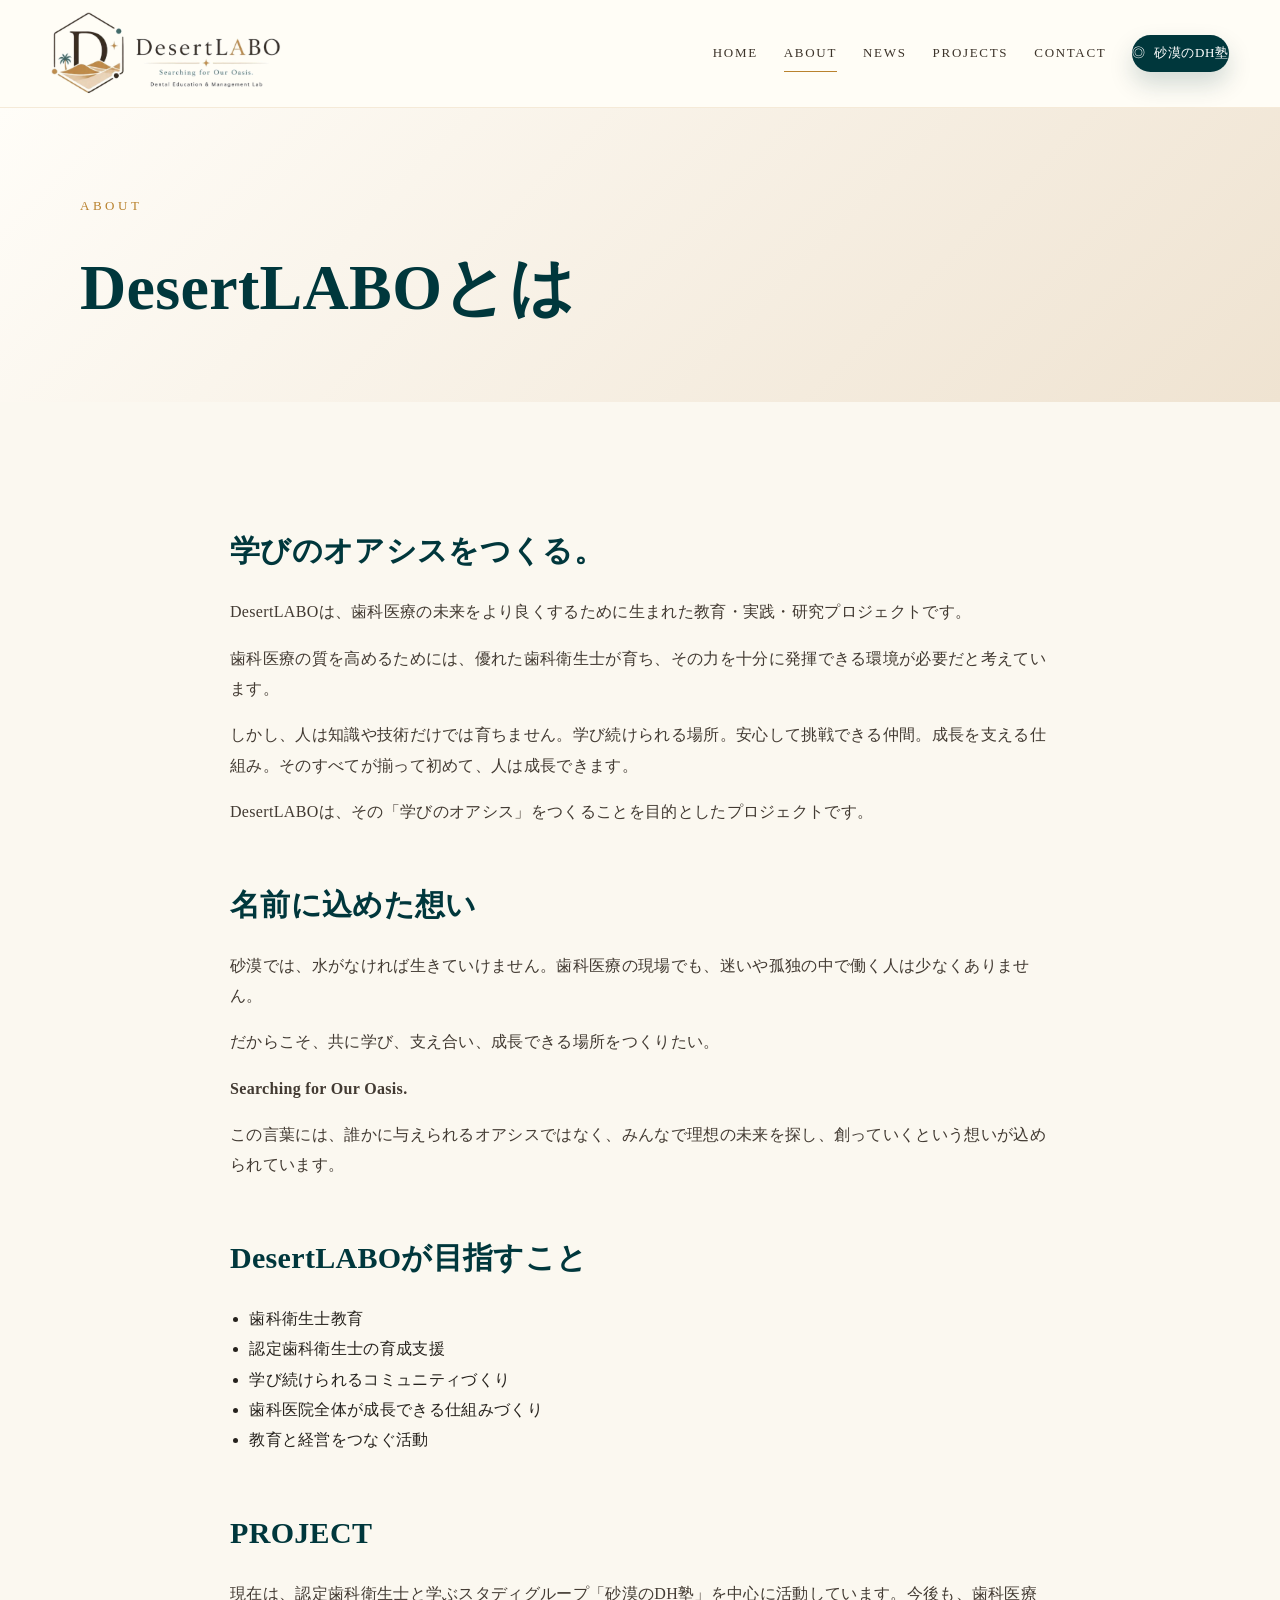
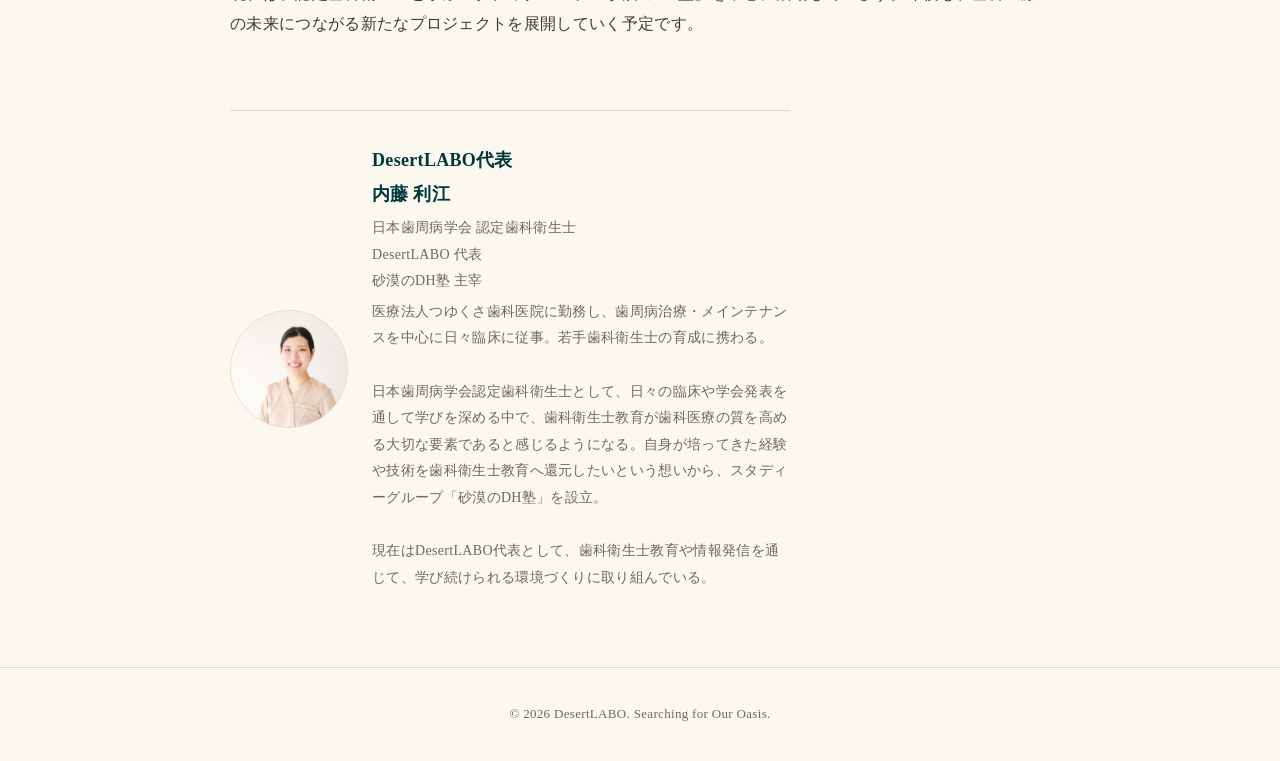
==== commit 24bd19c4: "Update about.html" ====
--- a/about.html
+++ b/about.html
@@ -1,11 +1,11 @@
 <!DOCTYPE html><html lang="ja"><head><meta charset="UTF-8"><meta name="viewport" content="width=device-width, initial-scale=1.0"><title>ABOUT | DesertLABO</title><link rel="stylesheet" href="css/style.css"></head><body><header class="site-header"><div class="header-inner"><a class="header-logo" href="index.html"><img src="images/desertlabo-logo.png" alt="DesertLABO"></a><nav class="nav"><a class="" href="index.html">HOME</a><a class="active" href="about.html">ABOUT</a><a class="" href="news.html">NEWS</a><a class="" href="projects.html">PROJECTS</a><a class="" href="contact.html">CONTACT</a><a class="insta-pill" href="https://www.instagram.com/sabaku_dh_juku" target="_blank" rel="noopener"><span>◎</span> 砂漠のDH塾</a></nav></div></header><main><section class="page-hero"><div class="container"><p class="section-label">ABOUT</p><h1>DesertLABOとは</h1></div></section><section class="page-content"><div class="container story"><h2>学びのオアシスをつくる。</h2><p>DesertLABOは、歯科医療の未来をより良くするために生まれた教育・実践・研究プロジェクトです。</p><p>歯科医療の質を高めるためには、優れた歯科衛生士が育ち、その力を十分に発揮できる環境が必要だと考えています。</p><p>しかし、人は知識や技術だけでは育ちません。学び続けられる場所。安心して挑戦できる仲間。成長を支える仕組み。そのすべてが揃って初めて、人は成長できます。</p><p>DesertLABOは、その「学びのオアシス」をつくることを目的としたプロジェクトです。</p><h2>名前に込めた想い</h2><p>砂漠では、水がなければ生きていけません。歯科医療の現場でも、迷いや孤独の中で働く人は少なくありません。</p><p>だからこそ、共に学び、支え合い、成長できる場所をつくりたい。</p><p><strong>Searching for Our Oasis.</strong></p><p>この言葉には、誰かに与えられるオアシスではなく、みんなで理想の未来を探し、創っていくという想いが込められています。</p><h2>DesertLABOが目指すこと</h2><ul class="list"><li>歯科衛生士教育</li><li>認定歯科衛生士の育成支援</li><li>学び続けられるコミュニティづくり</li><li>歯科医院全体が成長できる仕組みづくり</li><li>教育と経営をつなぐ活動</li></ul><h2>PROJECT</h2><p>現在は、認定歯科衛生士と学ぶスタディグループ「砂漠のDH塾」を中心に活動しています。今後も、歯科医療の未来につながる新たなプロジェクトを展開していく予定です。</p><div class="profile-mini"><img src="images/profile.jpg" alt="内藤 利江"><div><h3>DesertLABO代表<br>内藤 利江</h3><p>日本歯周病学会 認定歯科衛生士<br>
 DesertLABO 代表<br>
 砂漠のDH塾 主宰<p>
-医療法人つゆくさ歯科医院に勤務し、歯周病治療・メインテナンスを中心に日々臨床に従事。若手歯科衛生士の育成にも携わっている。<br><br>
+医療法人つゆくさ歯科医院に勤務し、歯周病治療・メインテナンスを中心に日々臨床に従事。若手歯科衛生士の育成に携わる。<br><br>
 
 日本歯周病学会認定歯科衛生士として、日々の臨床や学会発表を通して学びを深める中で、歯科衛生士教育が歯科医療の質を高める大切な要素であると感じるようになる。自身が培ってきた経験や技術を歯科衛生士教育へ還元したいという想いから、スタディーグループ「砂漠のDH塾」を設立。<br><br>
 
 現在はDesertLABO代表として、歯科衛生士教育や情報発信を通じて、学び続けられる環境づくりに取り組んでいる。
 </p>
-7月8日 19:22
+
 </p></div></div></div></section></main><footer class="footer"><div class="container">© 2026 DesertLABO. Searching for Our Oasis.</div></footer></body></html>
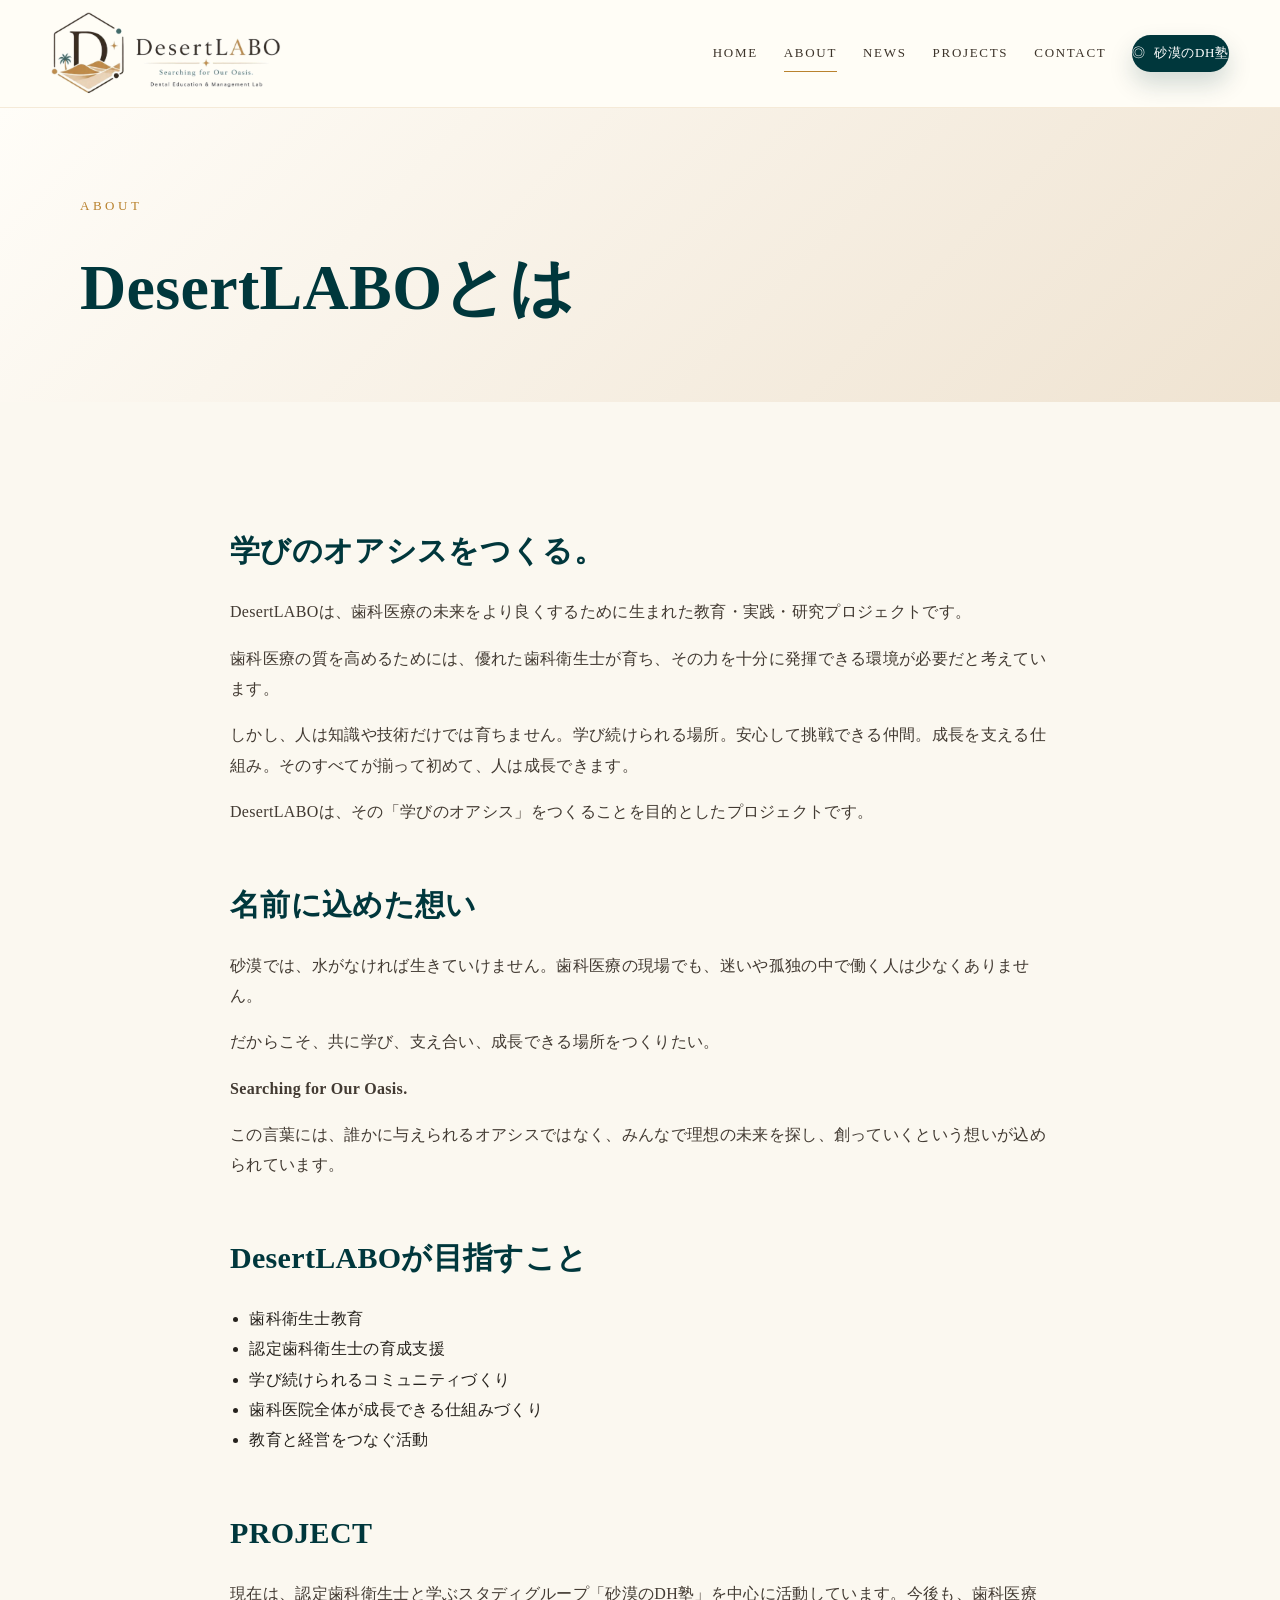
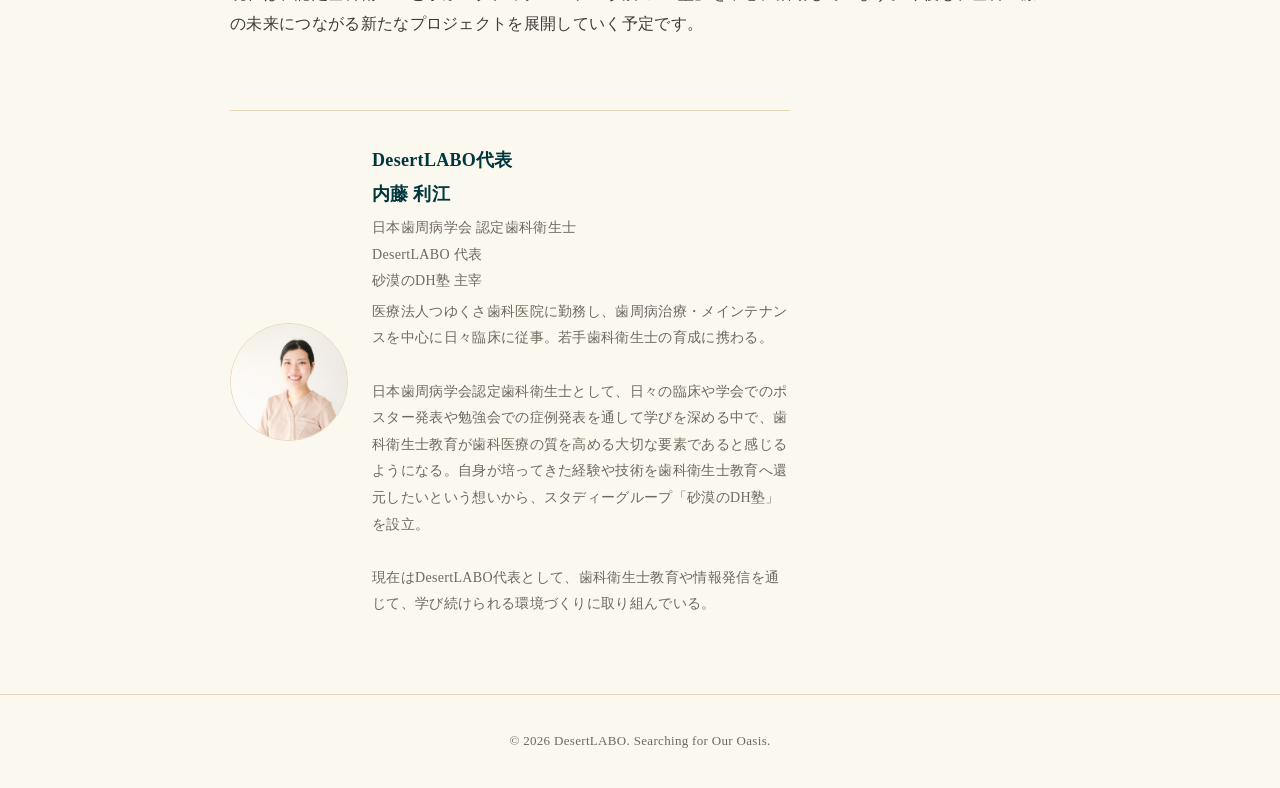
==== commit 7c182f7d: "Update about.html" ====
--- a/about.html
+++ b/about.html
@@ -3,7 +3,7 @@
 砂漠のDH塾 主宰<p>
 医療法人つゆくさ歯科医院に勤務し、歯周病治療・メインテナンスを中心に日々臨床に従事。若手歯科衛生士の育成に携わる。<br><br>
 
-日本歯周病学会認定歯科衛生士として、日々の臨床や学会発表を通して学びを深める中で、歯科衛生士教育が歯科医療の質を高める大切な要素であると感じるようになる。自身が培ってきた経験や技術を歯科衛生士教育へ還元したいという想いから、スタディーグループ「砂漠のDH塾」を設立。<br><br>
+日本歯周病学会認定歯科衛生士として、日々の臨床や学会でのポスター発表や勉強会での症例発表を通して学びを深める中で、歯科衛生士教育が歯科医療の質を高める大切な要素であると感じるようになる。自身が培ってきた経験や技術を歯科衛生士教育へ還元したいという想いから、スタディーグループ「砂漠のDH塾」を設立。<br><br>
 
 現在はDesertLABO代表として、歯科衛生士教育や情報発信を通じて、学び続けられる環境づくりに取り組んでいる。
 </p>
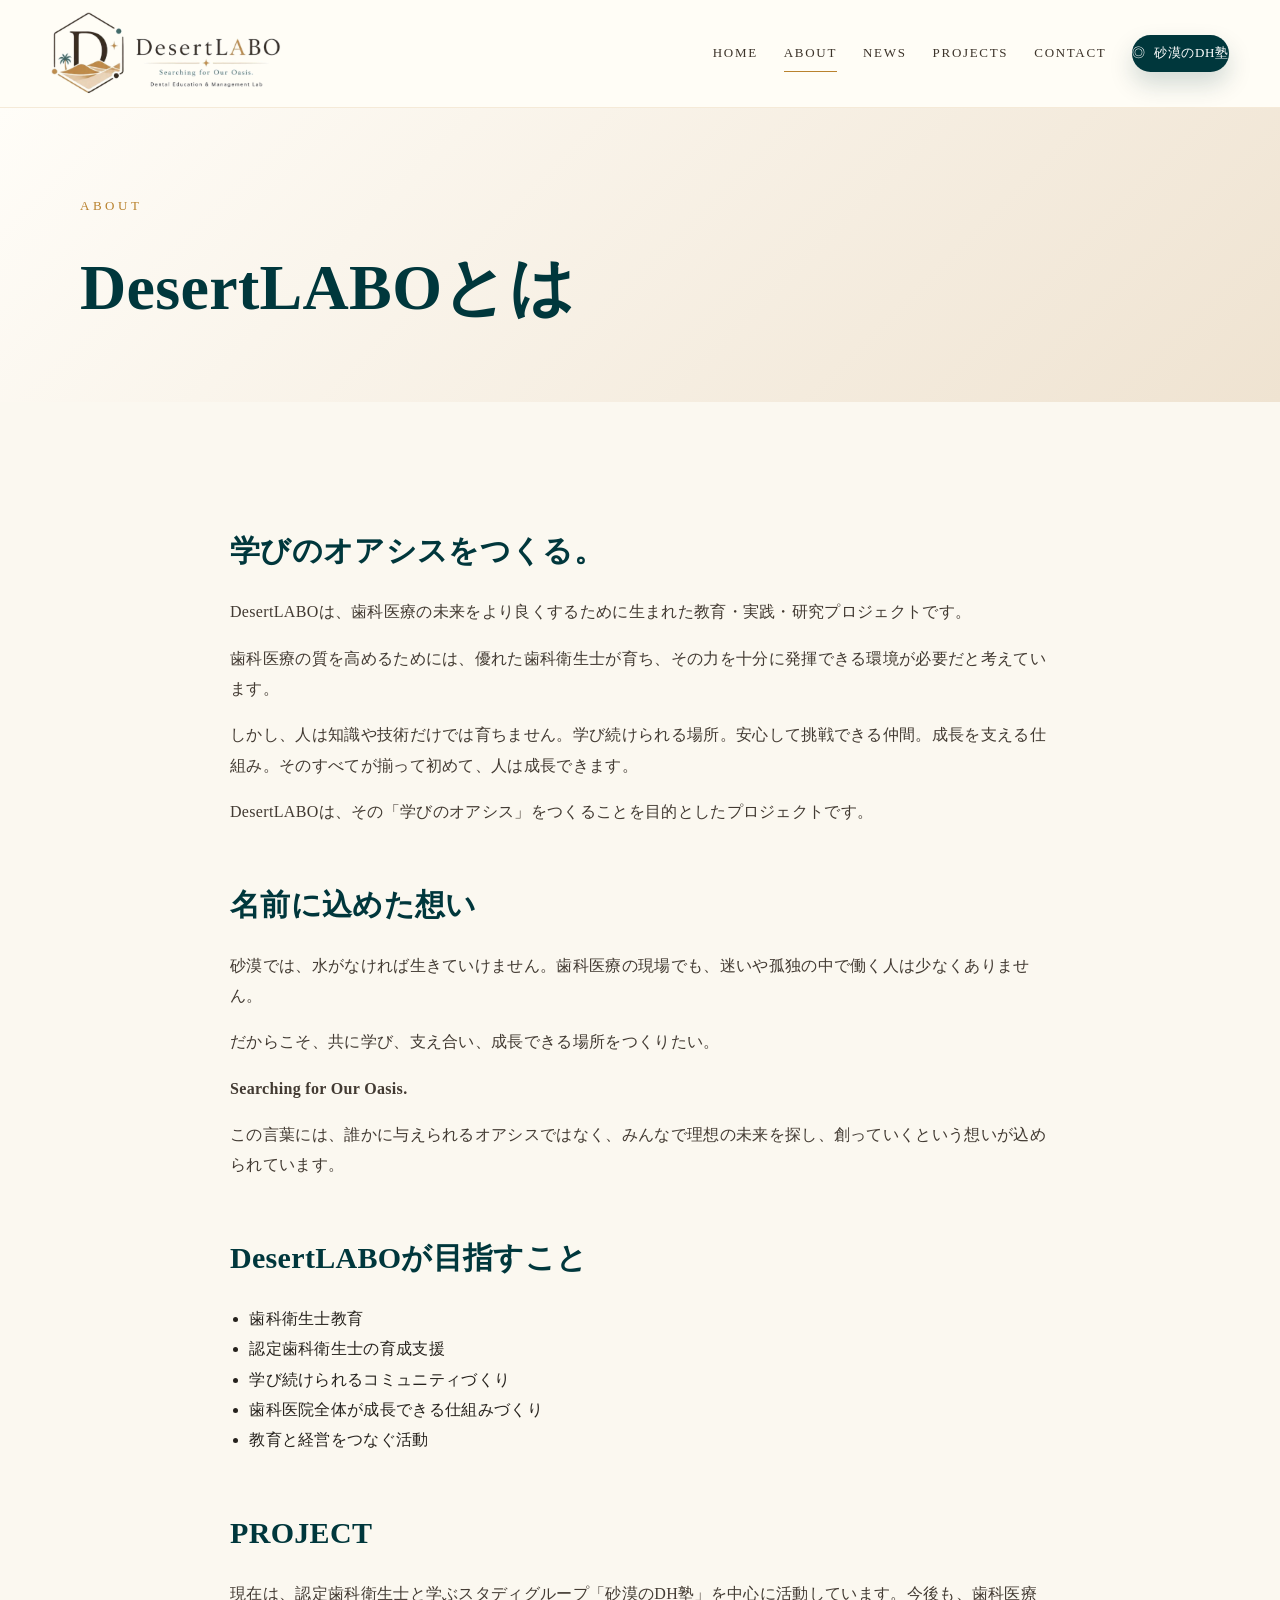
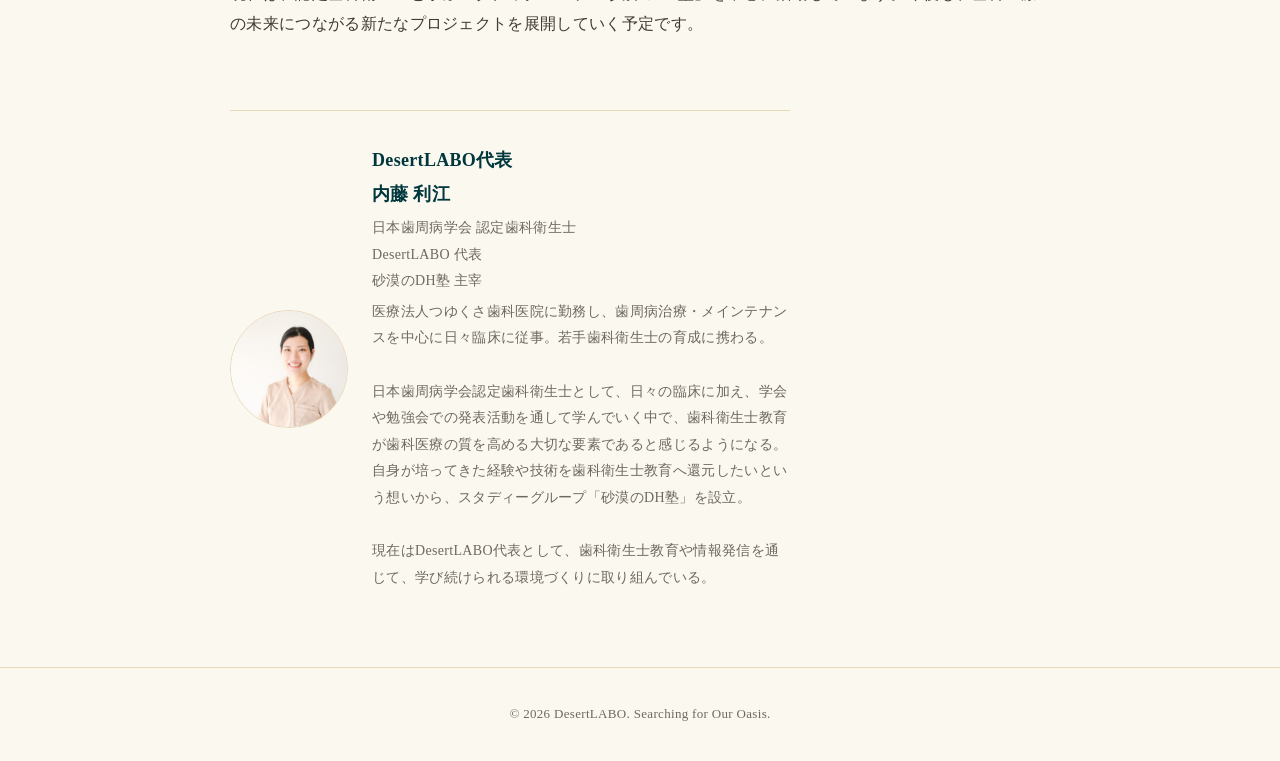
==== commit ba46b51d: "Update about.html" ====
--- a/about.html
+++ b/about.html
@@ -3,7 +3,7 @@
 砂漠のDH塾 主宰<p>
 医療法人つゆくさ歯科医院に勤務し、歯周病治療・メインテナンスを中心に日々臨床に従事。若手歯科衛生士の育成に携わる。<br><br>
 
-日本歯周病学会認定歯科衛生士として、日々の臨床や学会でのポスター発表や勉強会での症例発表を通して学びを深める中で、歯科衛生士教育が歯科医療の質を高める大切な要素であると感じるようになる。自身が培ってきた経験や技術を歯科衛生士教育へ還元したいという想いから、スタディーグループ「砂漠のDH塾」を設立。<br><br>
+日本歯周病学会認定歯科衛生士として、日々の臨床に加え、学会や勉強会での発表活動を通して学んでいく中で、歯科衛生士教育が歯科医療の質を高める大切な要素であると感じるようになる。自身が培ってきた経験や技術を歯科衛生士教育へ還元したいという想いから、スタディーグループ「砂漠のDH塾」を設立。<br><br>
 
 現在はDesertLABO代表として、歯科衛生士教育や情報発信を通じて、学び続けられる環境づくりに取り組んでいる。
 </p>
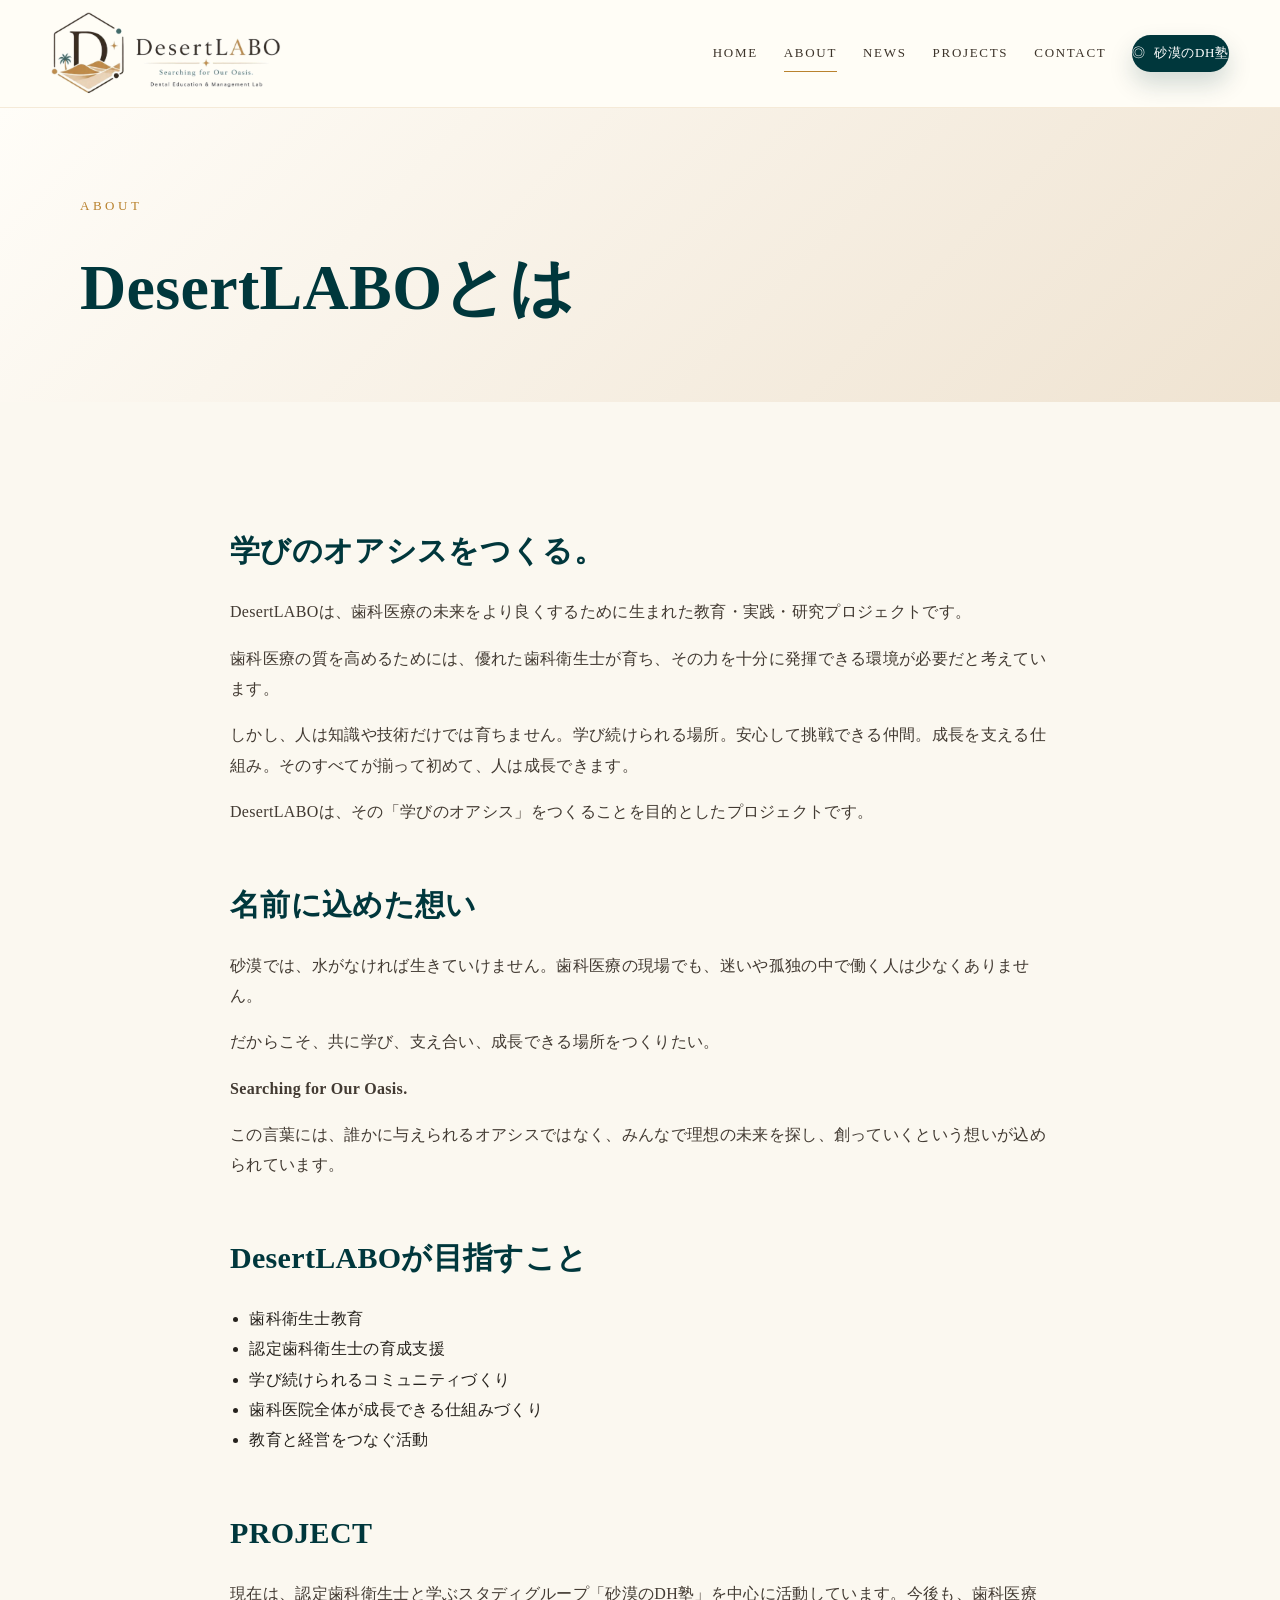
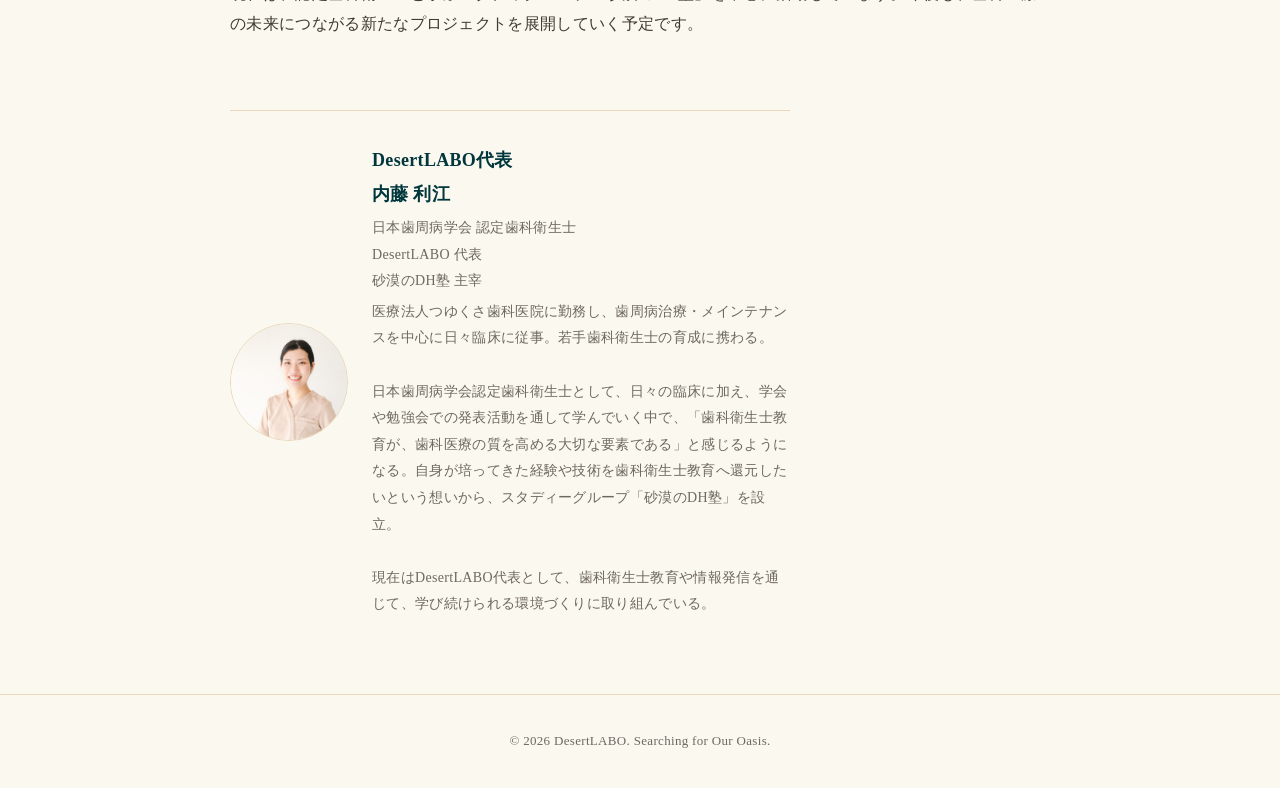
==== commit 2233cdd3: "Update about.html" ====
--- a/about.html
+++ b/about.html
@@ -3,7 +3,7 @@
 砂漠のDH塾 主宰<p>
 医療法人つゆくさ歯科医院に勤務し、歯周病治療・メインテナンスを中心に日々臨床に従事。若手歯科衛生士の育成に携わる。<br><br>
 
-日本歯周病学会認定歯科衛生士として、日々の臨床に加え、学会や勉強会での発表活動を通して学んでいく中で、歯科衛生士教育が歯科医療の質を高める大切な要素であると感じるようになる。自身が培ってきた経験や技術を歯科衛生士教育へ還元したいという想いから、スタディーグループ「砂漠のDH塾」を設立。<br><br>
+日本歯周病学会認定歯科衛生士として、日々の臨床に加え、学会や勉強会での発表活動を通して学んでいく中で、「歯科衛生士教育が、歯科医療の質を高める大切な要素である」と感じるようになる。自身が培ってきた経験や技術を歯科衛生士教育へ還元したいという想いから、スタディーグループ「砂漠のDH塾」を設立。<br><br>
 
 現在はDesertLABO代表として、歯科衛生士教育や情報発信を通じて、学び続けられる環境づくりに取り組んでいる。
 </p>
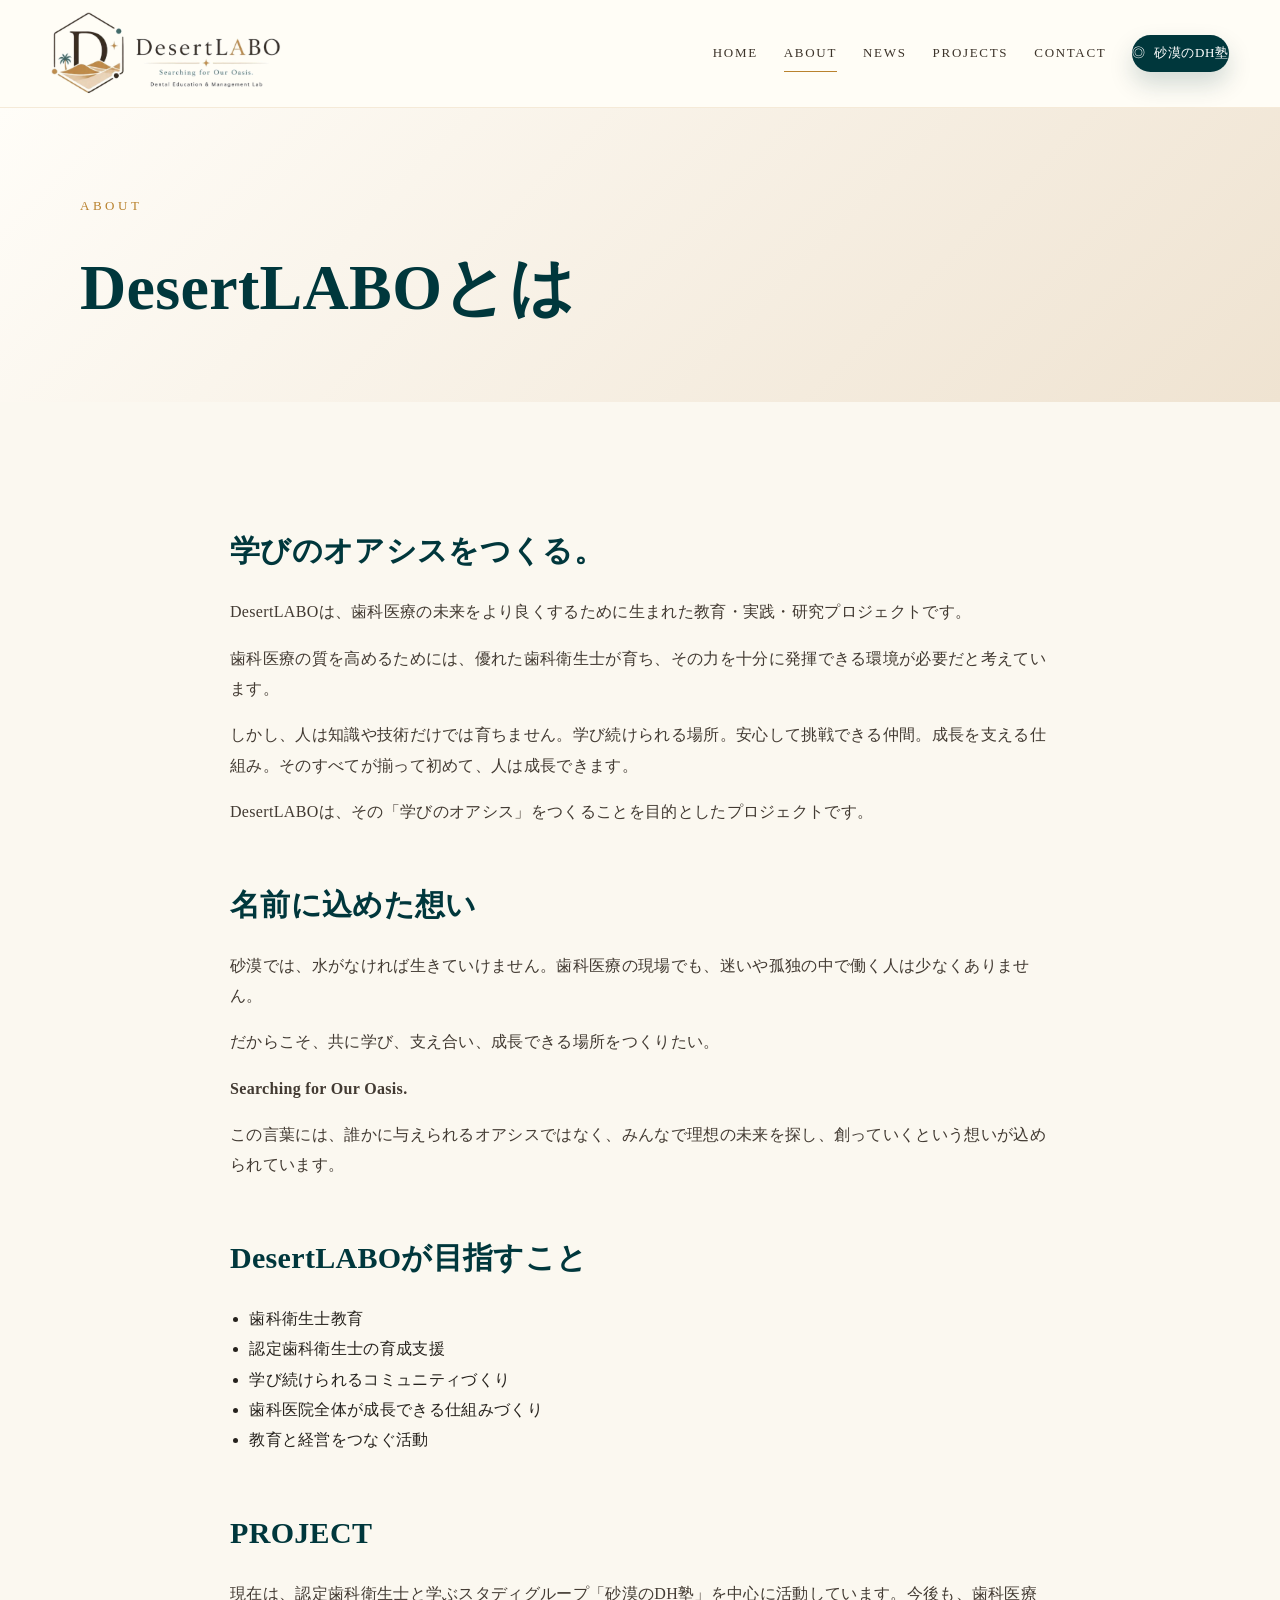
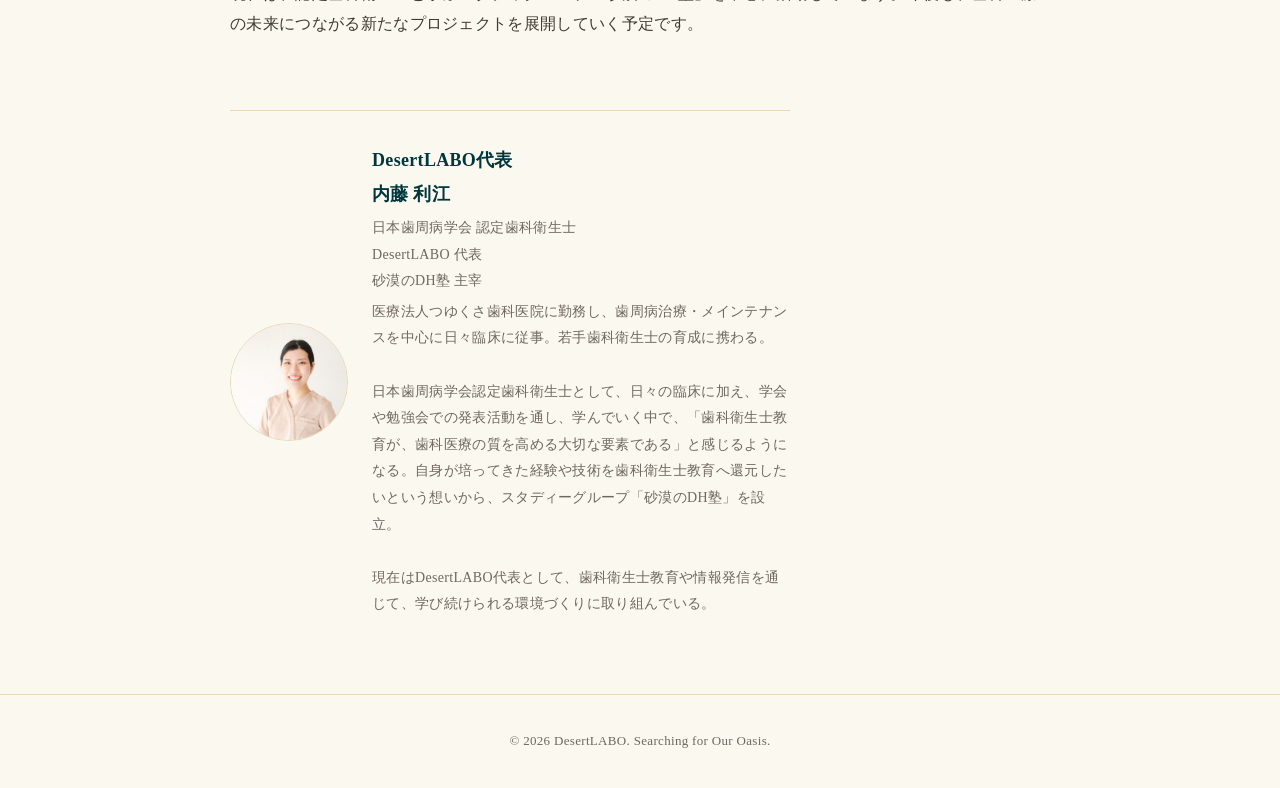
==== commit 57194ff4: "Update about.html" ====
--- a/about.html
+++ b/about.html
@@ -3,7 +3,7 @@
 砂漠のDH塾 主宰<p>
 医療法人つゆくさ歯科医院に勤務し、歯周病治療・メインテナンスを中心に日々臨床に従事。若手歯科衛生士の育成に携わる。<br><br>
 
-日本歯周病学会認定歯科衛生士として、日々の臨床に加え、学会や勉強会での発表活動を通して学んでいく中で、「歯科衛生士教育が、歯科医療の質を高める大切な要素である」と感じるようになる。自身が培ってきた経験や技術を歯科衛生士教育へ還元したいという想いから、スタディーグループ「砂漠のDH塾」を設立。<br><br>
+日本歯周病学会認定歯科衛生士として、日々の臨床に加え、学会や勉強会での発表活動を通し、学んでいく中で、「歯科衛生士教育が、歯科医療の質を高める大切な要素である」と感じるようになる。自身が培ってきた経験や技術を歯科衛生士教育へ還元したいという想いから、スタディーグループ「砂漠のDH塾」を設立。<br><br>
 
 現在はDesertLABO代表として、歯科衛生士教育や情報発信を通じて、学び続けられる環境づくりに取り組んでいる。
 </p>
